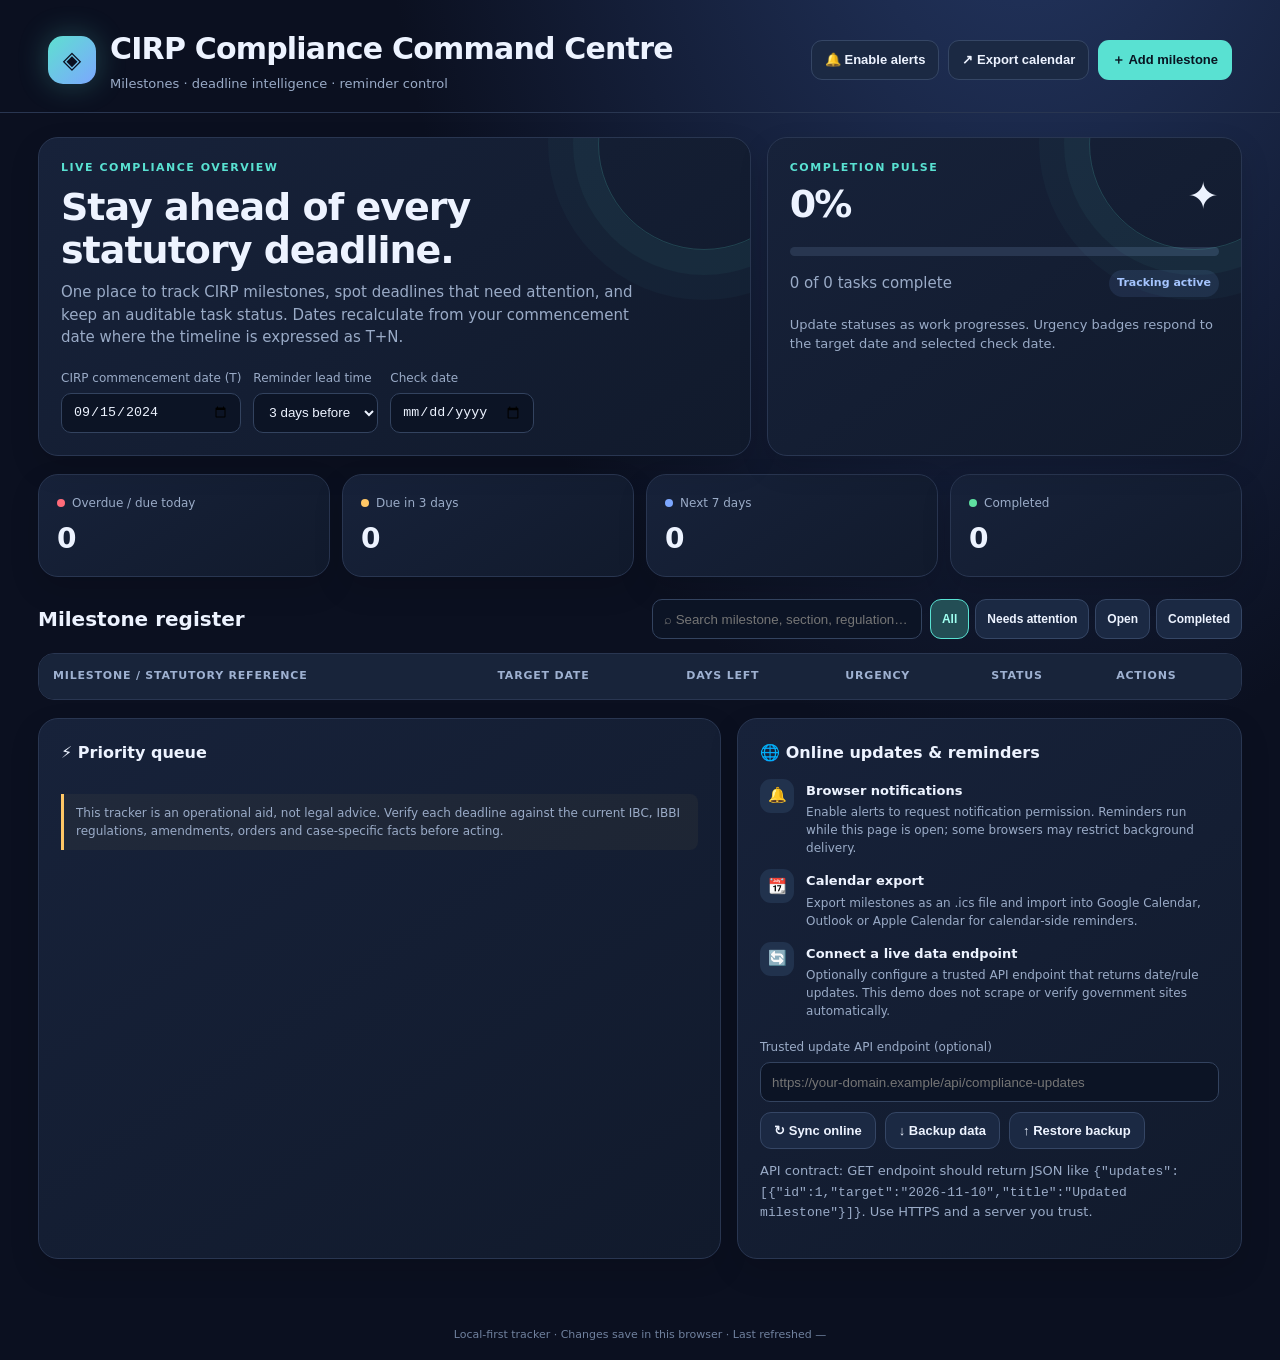
==== index.html @ eb4d8558 "Add files via upload" ====
<!doctype html>
<html lang="en"><head><meta charset="utf-8"><meta name="viewport" content="width=device-width,initial-scale=1">
<meta name="theme-color" content="#101827"><title>CIRP Compliance Command Centre</title>
<style>
:root{--bg:#0b1020;--panel:#131b2e;--panel2:#18233a;--line:#293651;--text:#edf3ff;--muted:#9aabc7;--cyan:#59e1d2;--blue:#7ca7ff;--red:#ff6b7a;--amber:#ffc766;--green:#5ee0a0}
*{box-sizing:border-box}body{margin:0;background:radial-gradient(ellipse at 80% -20%,#263a68 0,transparent 45%),var(--bg);color:var(--text);font:15px/1.5 Inter,ui-sans-serif,system-ui,-apple-system,Segoe UI,sans-serif}
header{padding:26px clamp(16px,4vw,48px) 18px;border-bottom:1px solid #293651;display:flex;gap:20px;align-items:center;justify-content:space-between;flex-wrap:wrap}
.brand{display:flex;align-items:center;gap:14px}.logo{width:48px;height:48px;border-radius:15px;background:linear-gradient(135deg,#5ee0d0,#7ca7ff);display:grid;place-items:center;color:#0b1020;font-size:24px;box-shadow:0 0 30px #59e1d244}
h1{font-size:clamp(21px,3vw,30px);margin:0;letter-spacing:-.8px}.sub{color:var(--muted);margin-top:3px;font-size:13px}.actions{display:flex;gap:9px;flex-wrap:wrap}
button,.btn{border:1px solid #354665;background:#1b2943;color:var(--text);padding:10px 13px;border-radius:11px;font-weight:650;cursor:pointer;transition:.2s;text-decoration:none;font-size:13px}button:hover,.btn:hover{transform:translateY(-2px);border-color:var(--cyan);box-shadow:0 7px 22px #0003}.primary{background:var(--cyan);color:#081522;border-color:transparent}.danger{border-color:#713744;color:#ffb1ba}
main{max-width:1440px;margin:auto;padding:24px clamp(14px,3vw,38px) 48px}.hero{display:grid;grid-template-columns:1.5fr 1fr;gap:16px;margin-bottom:18px}.heroCard,.panel,.metric{background:linear-gradient(145deg,#17223a,#111a2c);border:1px solid var(--line);border-radius:20px;padding:22px;box-shadow:0 12px 30px #0002}
.heroCard{position:relative;overflow:hidden}.heroCard:after{content:"";position:absolute;width:210px;height:210px;right:-60px;top:-100px;border-radius:50%;border:1px solid #59e1d233;box-shadow:0 0 0 25px #59e1d20b,0 0 0 50px #59e1d208;animation:pulse 5s infinite}
.eyebrow{color:var(--cyan);font-size:11px;font-weight:800;letter-spacing:1.5px;text-transform:uppercase}.hero h2{font-size:clamp(24px,3vw,38px);line-height:1.12;letter-spacing:-1px;margin:10px 0}.hero p{color:var(--muted);max-width:600px;margin:0 0 20px}.dates{display:flex;gap:12px;flex-wrap:wrap;align-items:end}.field{display:flex;flex-direction:column;gap:6px;color:var(--muted);font-size:12px}.field input,.field select,.search{background:#0c1425;color:var(--text);border:1px solid #33435f;border-radius:10px;padding:10px 11px;min-height:40px}
.progressTop{display:flex;justify-content:space-between;align-items:center;gap:10px}.bigNum{font-size:38px;font-weight:850;letter-spacing:-2px}.muted{color:var(--muted)}.bar{height:9px;background:#283650;border-radius:99px;overflow:hidden;margin:14px 0}.bar span{height:100%;display:block;width:0;background:linear-gradient(90deg,var(--cyan),var(--blue));border-radius:99px;transition:width .8s}
.metrics{display:grid;grid-template-columns:repeat(4,1fr);gap:12px;margin:18px 0}.metric{padding:16px 18px}.metric small{color:var(--muted);font-size:12px}.metric strong{display:block;font-size:28px;margin-top:5px;letter-spacing:-1px}.metric .dot{display:inline-block;width:8px;height:8px;border-radius:50%;margin-right:7px;background:var(--cyan)}
.toolbar{display:flex;align-items:center;justify-content:space-between;gap:12px;flex-wrap:wrap;margin:22px 0 14px}.toolbar h2{font-size:20px;margin:0}.filters{display:flex;gap:8px;flex-wrap:wrap}.search{min-width:min(270px,80vw)}.tabs{display:flex;gap:6px;flex-wrap:wrap}.tab{padding:8px 11px;font-size:12px}.tab.active{background:#234e55;border-color:#59e1d2;color:#9ffff0}
.tableWrap{overflow:auto;border:1px solid var(--line);border-radius:16px;background:#111a2c}.table{width:100%;border-collapse:collapse;min-width:850px}.table th{text-align:left;background:#18243a;color:#9eb1d1;font-size:11px;text-transform:uppercase;letter-spacing:.8px;padding:14px}.table td{padding:14px;border-top:1px solid #24314a;vertical-align:top}.table tr:hover td{background:#ffffff04}.tasktitle{font-weight:750;max-width:350px}.subline{font-size:12px;color:var(--muted);margin-top:4px}.pill{display:inline-flex;align-items:center;gap:6px;padding:5px 8px;border-radius:99px;font-size:11px;font-weight:750;white-space:nowrap}.p-red{color:#ff9aa5;background:#ff65791b}.p-amber{color:#ffd18a;background:#ffbd4b1b}.p-green{color:#81f3b7;background:#48db991a}.p-blue{color:#a7c4ff;background:#7ca7ff1b}.statusSelect{background:#0c1425;color:var(--text);border:1px solid #33435f;border-radius:8px;padding:7px;max-width:145px}.rowActions{display:flex;gap:6px}.smallbtn{padding:6px 8px;font-size:11px}
.bottomGrid{display:grid;grid-template-columns:1.15fr .85fr;gap:16px;margin-top:18px}.panel h3{margin:0 0 14px;font-size:16px}.timeline{display:grid;gap:12px}.timelineItem{display:flex;gap:12px;align-items:flex-start}.timelineIcon{width:34px;height:34px;border-radius:11px;background:#21324d;display:grid;place-items:center;flex:none}.timelineItem strong{font-size:13px}.timelineItem p{margin:2px 0 0;font-size:12px;color:var(--muted)}.notice{font-size:12px;color:var(--muted);border-left:3px solid var(--amber);padding:10px 12px;background:#ffc7660b;margin-top:15px;border-radius:0 8px 8px 0}
footer{padding:20px;text-align:center;color:#70819e;font-size:11px}.toast{position:fixed;right:18px;bottom:18px;background:#1c2b43;border:1px solid #3d5679;padding:13px 16px;border-radius:12px;box-shadow:0 15px 40px #0007;z-index:10;max-width:340px;animation:slide .3s ease}
@keyframes pulse{0%,100%{transform:scale(1);opacity:.6}50%{transform:scale(1.08);opacity:1}}@keyframes slide{from{transform:translateY(12px);opacity:0}to{transform:translateY(0);opacity:1}}
@media(max-width:900px){.hero{grid-template-columns:1fr}.metrics{grid-template-columns:repeat(2,1fr)}.bottomGrid{grid-template-columns:1fr}}@media(max-width:520px){header{padding:18px 14px}.actions{width:100%}.actions button{flex:1}.heroCard,.panel{padding:17px}.metric{padding:13px}.metric strong{font-size:24px}.dates{align-items:stretch}.field{flex:1;min-width:130px}.toolbar{align-items:flex-start}.search{width:100%;min-width:0}.filters{width:100%}.filters>*{flex:1}}
</style></head><body>
<header><div class="brand"><div class="logo">◈</div><div><h1>CIRP Compliance Command Centre</h1><div class="sub">Milestones · deadline intelligence · reminder control</div></div></div>
<div class="actions"><button onclick="requestAlerts()">🔔 Enable alerts</button><button onclick="exportICS()">↗ Export calendar</button><button class="primary" onclick="addTask()">＋ Add milestone</button></div></header>
<main>
<section class="hero"><div class="heroCard"><div class="eyebrow">Live compliance overview</div><h2>Stay ahead of every<br>statutory deadline.</h2><p>One place to track CIRP milestones, spot deadlines that need attention, and keep an auditable task status. Dates recalculate from your commencement date where the timeline is expressed as T+N.</p>
<div class="dates"><label class="field">CIRP commencement date (T)<input id="baseDate" type="date" value="2024-09-15" onchange="recalculate()"></label><label class="field">Reminder lead time<select id="leadDays"><option value="1">1 day before</option><option value="3" selected>3 days before</option><option value="7">7 days before</option></select></label><label class="field">Check date<input id="checkDate" type="date" onchange="render()"></label></div></div>
<div class="heroCard"><div class="progressTop"><div><div class="eyebrow">Completion pulse</div><div class="bigNum" id="percent">0%</div></div><div style="font-size:38px;animation:pulse 3s infinite">✦</div></div><div class="bar"><span id="progress"></span></div><div class="progressTop"><span class="muted" id="doneCount">0 of 0 tasks complete</span><span class="pill p-blue" id="health">Tracking active</span></div><p style="margin-top:18px;font-size:13px">Update statuses as work progresses. Urgency badges respond to the target date and selected check date.</p></div></section>
<section class="metrics"><div class="metric"><small><span class="dot" style="background:var(--red)"></span>Overdue / due today</small><strong id="overdue">0</strong></div><div class="metric"><small><span class="dot" style="background:var(--amber)"></span>Due in 3 days</small><strong id="urgent">0</strong></div><div class="metric"><small><span class="dot" style="background:var(--blue)"></span>Next 7 days</small><strong id="upcoming">0</strong></div><div class="metric"><small><span class="dot" style="background:var(--green)"></span>Completed</small><strong id="completed">0</strong></div></section>
<div class="toolbar"><h2>Milestone register</h2><div class="filters"><input class="search" id="search" placeholder="⌕ Search milestone, section, regulation…" oninput="render()"><div class="tabs"><button class="tab active" data-filter="all" onclick="setFilter('all',this)">All</button><button class="tab" data-filter="urgent" onclick="setFilter('urgent',this)">Needs attention</button><button class="tab" data-filter="open" onclick="setFilter('open',this)">Open</button><button class="tab" data-filter="done" onclick="setFilter('done',this)">Completed</button></div></div></div>
<div class="tableWrap"><table class="table"><thead><tr><th>Milestone / statutory reference</th><th>Target date</th><th>Days left</th><th>Urgency</th><th>Status</th><th>Actions</th></tr></thead><tbody id="tbody"></tbody></table></div>
<section class="bottomGrid"><div class="panel"><h3>⚡ Priority queue</h3><div class="timeline" id="priority"></div><div class="notice">This tracker is an operational aid, not legal advice. Verify each deadline against the current IBC, IBBI regulations, amendments, orders and case-specific facts before acting.</div></div>
<div class="panel"><h3>🌐 Online updates & reminders</h3><div class="timeline">
<div class="timelineItem"><div class="timelineIcon">🔔</div><div><strong>Browser notifications</strong><p>Enable alerts to request notification permission. Reminders run while this page is open; some browsers may restrict background delivery.</p></div></div>
<div class="timelineItem"><div class="timelineIcon">📆</div><div><strong>Calendar export</strong><p>Export milestones as an .ics file and import into Google Calendar, Outlook or Apple Calendar for calendar-side reminders.</p></div></div>
<div class="timelineItem"><div class="timelineIcon">🔄</div><div><strong>Connect a live data endpoint</strong><p>Optionally configure a trusted API endpoint that returns date/rule updates. This demo does not scrape or verify government sites automatically.</p></div></div>
</div><label class="field" style="margin-top:18px">Trusted update API endpoint (optional)<input id="apiUrl" type="url" placeholder="https://your-domain.example/api/compliance-updates"></label><div class="actions" style="margin-top:10px"><button onclick="syncOnline()">↻ Sync online</button><button onclick="downloadJSON()">↓ Backup data</button><button onclick="document.getElementById('uploadJSON').click()">↑ Restore backup</button><input id="uploadJSON" type="file" accept="application/json" hidden onchange="restoreJSON(event)"></div><p class="sub" style="margin-top:12px">API contract: GET endpoint should return JSON like <code>{"updates":[{"id":1,"target":"2026-11-10","title":"Updated milestone"}]}</code>. Use HTTPS and a server you trust.</p></div></section>
</main><footer>Local-first tracker · Changes save in this browser · Last refreshed <span id="lastRefreshed">—</span></footer>
<script>
const original=[{"phase": "Phase 1", "rule": "Section 16(1)", "title": "Commencement of CIRP and appointment of IRP", "mandate": "Commencement Date", "timeline": "T+0", "target": "", "actual": "2024-09-15", "status": "Completed"}, {"phase": "Phase 1", "rule": "Regulation 6(1)", "title": "Public announcement inviting claims", "mandate": "Within 3 Days of Appointment of IRP", "timeline": "T+3", "target": "", "actual": "2024-09-18", "status": "Completed"}, {"phase": "Phase 1", "rule": "Section 15(1)(c) / Reg 12(1)", "title": "Submission of claims", "mandate": "For 14 Days from Appointment of IRP", "timeline": "T+14", "target": "", "actual": "2024-09-29", "status": "Completed"}, {"phase": "Phase 1", "rule": "Regulation 13(1)", "title": "Verification of claims received", "mandate": "Within 7 days from receipt of claim", "timeline": "T+21", "target": "", "actual": "2024-10-06", "status": "Completed"}, {"phase": "Phase 2", "rule": "Sec 21(6A)(b) / Reg 16A", "title": "Application for appointment of Authorised Representative", "mandate": "Within 2 days from verification of claims", "timeline": "T+23", "target": "", "actual": "2024-10-08", "status": "Completed"}, {"phase": "Phase 2", "rule": "Regulation 17(1)", "title": "Report certifying constitution of Committee of Creditors", "mandate": "Within 2 days from verification of claims", "timeline": "T+23", "target": "", "actual": "2024-10-08", "status": "Completed"}, {"phase": "Phase 2", "rule": "Section 22(1) / Reg 19(2)", "title": "1st meeting of the CoC", "mandate": "Within 7 days of filing CoC report", "timeline": "T+30", "target": "", "actual": "2024-10-16", "status": "Completed"}, {"phase": "Phase 2", "rule": "Section 22(2)", "title": "Resolution to appoint RP by the CoC", "mandate": "In the first meeting of the CoC", "timeline": "T+30", "target": "", "actual": "2024-10-16", "status": "Completed"}, {"phase": "Phase 3", "rule": "Section 16(5)", "title": "Appointment of RP", "mandate": "On approval by Adjudicating Authority (AA)", "timeline": "....", "target": "", "actual": "", "status": "In Progress"}, {"phase": "Phase 3", "rule": "Regulation 17(3)", "title": "IRP performs functions of RP till RP is appointed", "mandate": "If RP not appointed by 40th day", "timeline": "T+40", "target": "", "actual": "", "status": "Pending"}, {"phase": "Phase 3", "rule": "Regulation 27", "title": "Appointment of registered valuer", "mandate": "Within 7 days of 1st CoC meeting (max T+47)", "timeline": "CoC + 7d", "target": "", "actual": "", "status": "Pending"}, {"phase": "Phase 4", "rule": "Regulation 36A", "title": "Publication of brief particulars of invitation for EoI", "mandate": "Within 60 days of commencement", "timeline": "T+60", "target": "", "actual": "", "status": "Pending"}, {"phase": "Phase 4", "rule": "Regulation 36A", "title": "Submission of EoI", "mandate": "At least 15 days from issue of EoI", "timeline": "T+75", "target": "", "actual": "", "status": "Pending"}, {"phase": "Phase 4", "rule": "Regulation 36A", "title": "Provisional List of RAs by RP", "mandate": "Within 10 days from receipt of EoI", "timeline": "T+85", "target": "", "actual": "", "status": "Pending"}, {"phase": "Phase 4", "rule": "Regulation 36A", "title": "Submission of objections to provisional list", "mandate": "For 5 days from date of provisional list", "timeline": "T+90", "target": "", "actual": "", "status": "Pending"}, {"phase": "Phase 4", "rule": "Regulation 36A", "title": "Final List of RAs by RP", "mandate": "Within 10 days of receipt of objections", "timeline": "T+100", "target": "", "actual": "", "status": "Pending"}, {"phase": "Phase 5", "rule": "Regulation 36(1)", "title": "Submission of Information Memorandum (IM) to CoC", "mandate": "Within 95 days of commencement", "timeline": "T+95", "target": "", "actual": "", "status": "Pending"}, {"phase": "Phase 5", "rule": "Regulation 36B", "title": "Issue of RFRP, Evaluation Matrix, and IM to RAs", "mandate": "Within 5 days of issuing final list", "timeline": "T+105", "target": "", "actual": "", "status": "Pending"}, {"phase": "Phase 6", "rule": "Regulation 35A", "title": "RP to form opinion on preferential/avoidance transactions", "mandate": "Within 75 days of commencement", "timeline": "T+75", "target": "", "actual": "", "status": "Pending"}, {"phase": "Phase 6", "rule": "Regulation 35A", "title": "RP to make determination on preferential transactions", "mandate": "Within 115 days of commencement", "timeline": "T+115", "target": "", "actual": "", "status": "Pending"}, {"phase": "Phase 6", "rule": "Regulation 35A", "title": "RP to file applications to AA for appropriate relief", "mandate": "Within 130 days of commencement", "timeline": "T+130", "target": "", "actual": "", "status": "Pending"}, {"phase": "Phase 7", "rule": "Regulation 36B", "title": "Receipt of Resolution Plans", "mandate": "At least 30 days from issue of RFRP", "timeline": "T+135", "target": "", "actual": "", "status": "Pending"}, {"phase": "Phase 7", "rule": "Regulation 39(4)", "title": "Submission of CoC approved Resolution Plan to AA", "mandate": "As soon as approved by CoC", "timeline": "T+150", "target": "", "actual": "", "status": "Pending"}, {"phase": "Phase 7", "rule": "Section 31(1)", "title": "Approval of resolution plan by AA", "mandate": "Mandatory statutory benchmark for CIRP", "timeline": "T+180", "target": "", "actual": "", "status": "Pending"}];
const defaults=original.map((t,i)=>({...t,id:i+1,status:/completed/i.test(t.status)?'Completed':/progress/i.test(t.status)?'In Progress':'Pending',target:parseDate(t.target),actual:parseDate(t.actual)}));
let tasks=loadSaved()||defaults, filter='all';
tasks=tasks.map(t=>({...t,target:calculateTarget(t)}));
function parseDate(s){if(!s||!/^\\d{4}-\\d\\d-\\d\\d$/.test(s))return '';return s}
function loadSaved(){try{const x=localStorage.getItem('cirpTrackerV1');return x?JSON.parse(x):null}catch(e){return null}}
function save(){localStorage.setItem('cirpTrackerV1',JSON.stringify(tasks))}
function day(s){if(!s)return null;const d=new Date(s+'T12:00:00');return isNaN(d)?null:d}
function dateStr(d){return d?d.getFullYear()+'-'+String(d.getMonth()+1).padStart(2,'0')+'-'+String(d.getDate()).padStart(2,'0'):''}
function dateFmt(s){const d=day(s);return d?d.toLocaleDateString(undefined,{day:'2-digit',month:'short',year:'numeric'}):'Set date'}
function base(){return day(document.getElementById('baseDate').value)}
function check(){return day(document.getElementById('checkDate').value)||new Date(new Date().toDateString()+' 12:00:00')}
function calculateTarget(t){const m=t.timeline.match(/T\\s*\\+\\s*(\\d+)/i);if(m&&base()){let d=new Date(base());d.setDate(d.getDate()+Number(m[1]));return dateStr(d)}return t.target}
function recalculate(){tasks=tasks.map(t=>({...t,target:calculateTarget(t)}));save();render();toast('Deadlines recalculated from commencement date.')}
function remaining(t){const d=day(t.target);if(!d)return null;return Math.round((d-check())/86400000)}
function urgency(t){if(t.status==='Completed')return ['Completed','p-green'];let n=remaining(t);if(n===null)return ['Date needed','p-blue'];if(n<0)return ['Overdue','p-red'];if(n<=3)return [n===0?'Due today':'Immediate','p-red'];if(n<=7)return ['High priority','p-amber'];if(n<=15)return ['Upcoming','p-blue'];return ['On track','p-green']}
function render(){const q=document.getElementById('search').value.toLowerCase();const rows=tasks.filter(t=>{const u=urgency(t)[0];return (!q||(t.title+' '+t.rule+' '+t.phase+' '+t.mandate).toLowerCase().includes(q))&&(filter==='all'||(filter==='urgent'&&['Overdue','Due today','Immediate','High priority'].includes(u))||(filter==='open'&&t.status!=='Completed')||(filter==='done'&&t.status==='Completed'))});
document.getElementById('tbody').innerHTML=rows.map(t=>{let n=remaining(t),u=urgency(t);return `<tr><td><div class="tasktitle">${esc(t.title)}</div><div class="subline">${esc(t.rule)} · ${esc(t.phase)}</div><div class="subline">${esc(t.mandate)}</div></td><td><strong>${dateFmt(t.target)}</strong><div class="subline">${esc(t.timeline||'Manual date')}</div></td><td>${n===null?'—':n<0?`<span style="color:var(--red)">${Math.abs(n)} days late</span>`:n===0?'Today':n+' days'}</td><td><span class="pill ${u[1]}">${u[0]}</span></td><td><select class="statusSelect" onchange="setStatus(${t.id},this.value)">${['Pending','In Progress','Completed','On Hold'].map(s=>`<option ${t.status===s?'selected':''}>${s}</option>`).join('')}</select></td><td><div class="rowActions"><button class="smallbtn" onclick="editTask(${t.id})">Edit</button><button class="smallbtn danger" onclick="removeTask(${t.id})">×</button></div></td></tr>`}).join('')||'<tr><td colspan="6" style="text-align:center;color:var(--muted);padding:28px">No milestones match these filters.</td></tr>';
const done=tasks.filter(t=>t.status==='Completed').length, open=tasks.filter(t=>t.status!=='Completed'), nums=open.map(remaining).filter(n=>n!==null);const over=nums.filter(n=>n<=0).length, urg=nums.filter(n=>n>0&&n<=3).length, up=nums.filter(n=>n>3&&n<=7).length;
document.getElementById('percent').textContent=Math.round(done/(tasks.length||1)*100)+'%';document.getElementById('progress').style.width=(done/(tasks.length||1)*100)+'%';document.getElementById('doneCount').textContent=`${done} of ${tasks.length} tasks complete`;document.getElementById('health').textContent=over?'Action required':open.length?'Tracking active':'All clear';document.getElementById('overdue').textContent=over;document.getElementById('urgent').textContent=urg;document.getElementById('upcoming').textContent=up;document.getElementById('completed').textContent=done;
const priority=open.filter(t=>{let n=remaining(t);return n!==null&&n<=7}).sort((a,b)=>(remaining(a)??999)-(remaining(b)??999)).slice(0,5);
document.getElementById('priority').innerHTML=priority.map(t=>{let n=remaining(t),u=urgency(t);return `<div class="timelineItem"><div class="timelineIcon">${n<0?'🚨':n<=3?'⚠️':'📅'}</div><div><strong>${esc(t.title)}</strong><p>${dateFmt(t.target)} · ${n<0?Math.abs(n)+' days overdue':n===0?'Due today':n+' days left'} · ${esc(t.rule)}</p></div></div>`}).join('')||'<div class="muted">No dated deadlines in the next 7 days.</div>';document.getElementById('lastRefreshed').textContent=new Date().toLocaleString()}
function esc(s){return String(s||'').replace(/[&<>"']/g,c=>({'&':'&amp;','<':'&lt;','>':'&gt;','"':'&quot;',"'":'&#39;'}[c]))}
function setFilter(f,b){filter=f;document.querySelectorAll('.tab').forEach(x=>x.classList.remove('active'));b.classList.add('active');render()}
function setStatus(id,s){const t=tasks.find(x=>x.id===id);if(t){t.status=s;save();render();toast('Status updated.')} }
function addTask(){const title=prompt('Milestone / filing name:');if(!title)return;const rule=prompt('Section / Regulation (optional):')||'Manual';const target=prompt('Target date (YYYY-MM-DD):')||'';tasks.push({id:Math.max(0,...tasks.map(t=>t.id))+1,phase:'Custom',rule,title,mandate:'User-added milestone',timeline:'Manual date',target:parseDate(target),actual:'',status:'Pending'});save();render();toast('Milestone added.')}
function editTask(id){let t=tasks.find(x=>x.id===id);if(!t)return;let title=prompt('Milestone name:',t.title);if(title===null)return;let target=prompt('Target date YYYY-MM-DD (leave blank if unknown):',t.target||'');if(target===null)return;t.title=title;t.target=parseDate(target);let rule=prompt('Section / Regulation:',t.rule);if(rule!==null)t.rule=rule;save();render();toast('Milestone edited.')}
function removeTask(id){if(confirm('Remove this milestone from this browser?')){tasks=tasks.filter(t=>t.id!==id);save();render()}}
function toast(s){let el=document.createElement('div');el.className='toast';el.textContent=s;document.body.appendChild(el);setTimeout(()=>el.remove(),3200)}
async function requestAlerts(){if(!('Notification'in window)){toast('This browser does not support web notifications.');return}let p=await Notification.requestPermission();toast(p==='granted'?'Browser alerts enabled while this tracker is open.':'Notifications were not enabled.')}
function checkAlerts(){if(!('Notification'in window)||Notification.permission!=='granted')return;let lead=Number(document.getElementById('leadDays').value);tasks.filter(t=>t.status!=='Completed'&&t.target).forEach(t=>{let n=remaining(t);let key='alert_'+t.id+'_'+t.target+'_'+dateStr(check());if(n!==null&&n>=0&&n<=lead&&!sessionStorage.getItem(key)){new Notification(n===0?'Compliance deadline today':`Deadline in ${n} day${n===1?'':'s'}`,{body:t.title+' · '+t.rule});sessionStorage.setItem(key,'1')}})}
function exportICS(){let lines=['BEGIN:VCALENDAR','VERSION:2.0','PRODID:-//CIRP Compliance Tracker//EN','CALSCALE:GREGORIAN'];tasks.filter(t=>t.target&&t.status!=='Completed').forEach(t=>{let d=t.target.replaceAll('-','');lines.push('BEGIN:VEVENT','UID:cirp-'+t.id+'-'+d+'@compliance-tracker','DTSTAMP:'+new Date().toISOString().replace(/[-:]/g,'').replace(/\\.\\d{3}/,''),'DTSTART;VALUE=DATE:'+d,'SUMMARY:'+ics(t.title),'DESCRIPTION:'+ics(t.rule+' | '+t.mandate),'BEGIN:VALARM','TRIGGER:-P'+document.getElementById('leadDays').value+'D','ACTION:DISPLAY','DESCRIPTION:Compliance deadline reminder','END:VALARM','END:VEVENT')});lines.push('END:VCALENDAR');download('cirp-compliance-calendar.ics',lines.join('\r\n'),'text/calendar')}
function ics(s){return String(s||'').replace(/\\/g,'\\\\').replace(/,/g,'\\,').replace(/;/g,'\\;').replace(/\n/g,'\\n')}
function downloadJSON(){download('cirp-tracker-backup.json',JSON.stringify(tasks,null,2),'application/json')}
function download(name,data,type){const a=document.createElement('a');a.href=URL.createObjectURL(new Blob([data],{type}));a.download=name;a.click();URL.revokeObjectURL(a.href)}
function restoreJSON(e){let f=e.target.files[0];if(!f)return;let r=new FileReader();r.onload=()=>{try{const d=JSON.parse(r.result);if(!Array.isArray(d))throw 0;tasks=d;save();render();toast('Backup restored.')}catch(err){toast('Could not read backup JSON.')}};r.readAsText(f)}
async function syncOnline(){let url=document.getElementById('apiUrl').value.trim();if(!url){toast('Add your deployed API base URL first.');return}url=url.replace(/\\/$/,'');try{const push=tasks.map(t=>({id:t.id,target:t.target||null,title:t.title,rule:t.rule,status:t.status}));const p=await fetch(url+'/api/updates',{method:'POST',headers:{'Content-Type':'application/json'},body:JSON.stringify(push)});if(!p.ok)throw new Error('Upload HTTP '+p.status);const r=await fetch(url+'/api/updates',{headers:{Accept:'application/json'}});if(!r.ok)throw new Error('Download HTTP '+r.status);const data=await r.json();if(!Array.isArray(data.updates))throw new Error('Expected an updates array');let count=0;data.updates.forEach(u=>{let t=tasks.find(x=>String(x.id)===String(u.id));if(t){if(u.target&&parseDate(u.target))t.target=u.target;if(u.title)t.title=u.title;if(u.rule)t.rule=u.rule;if(u.status)t.status=u.status;count++}});save();render();toast('Synced '+count+' milestones with the online API.')}catch(e){toast('Sync failed: '+e.message+'. Check HTTPS, CORS and API access.')}}
tasks=tasks.map(t=>({...t,target:calculateTarget(t)}));save();document.getElementById('checkDate').value=dateStr(new Date());render();checkAlerts();setInterval(checkAlerts,60000);
</script></body></html>
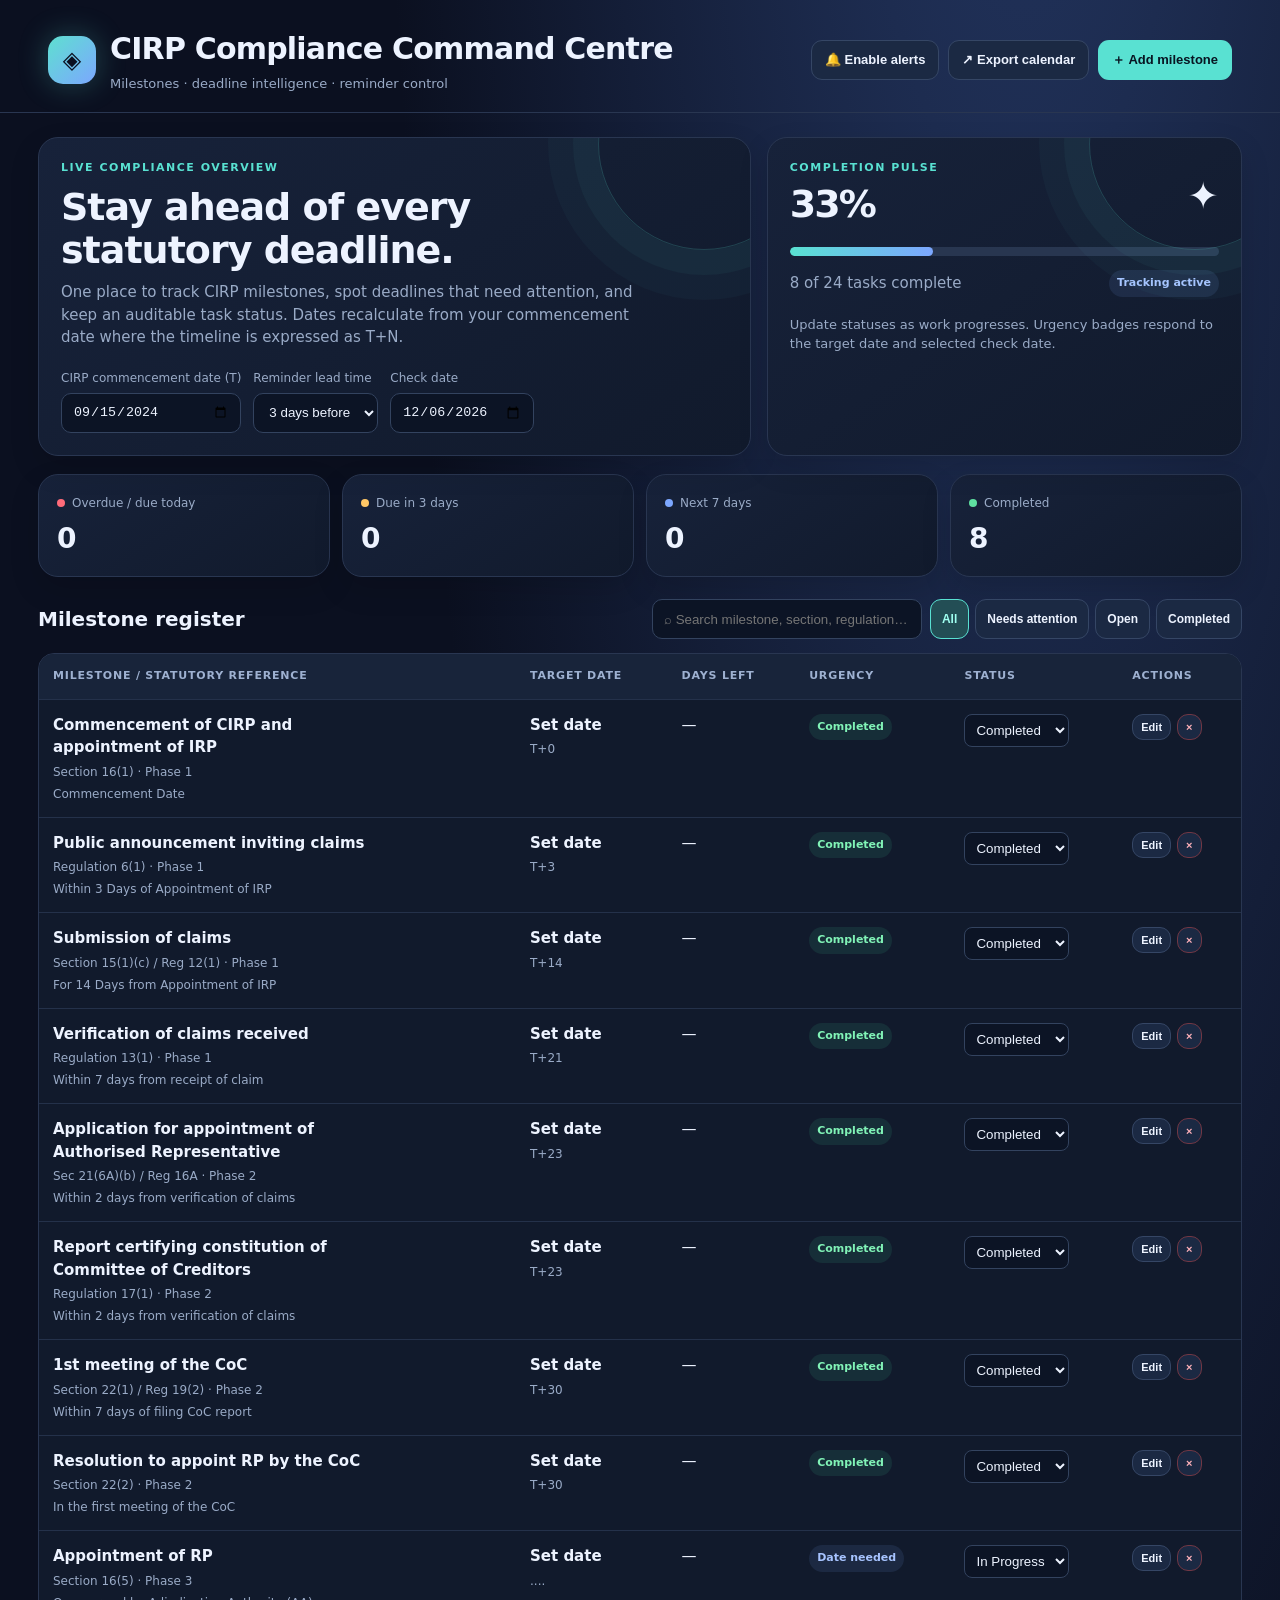
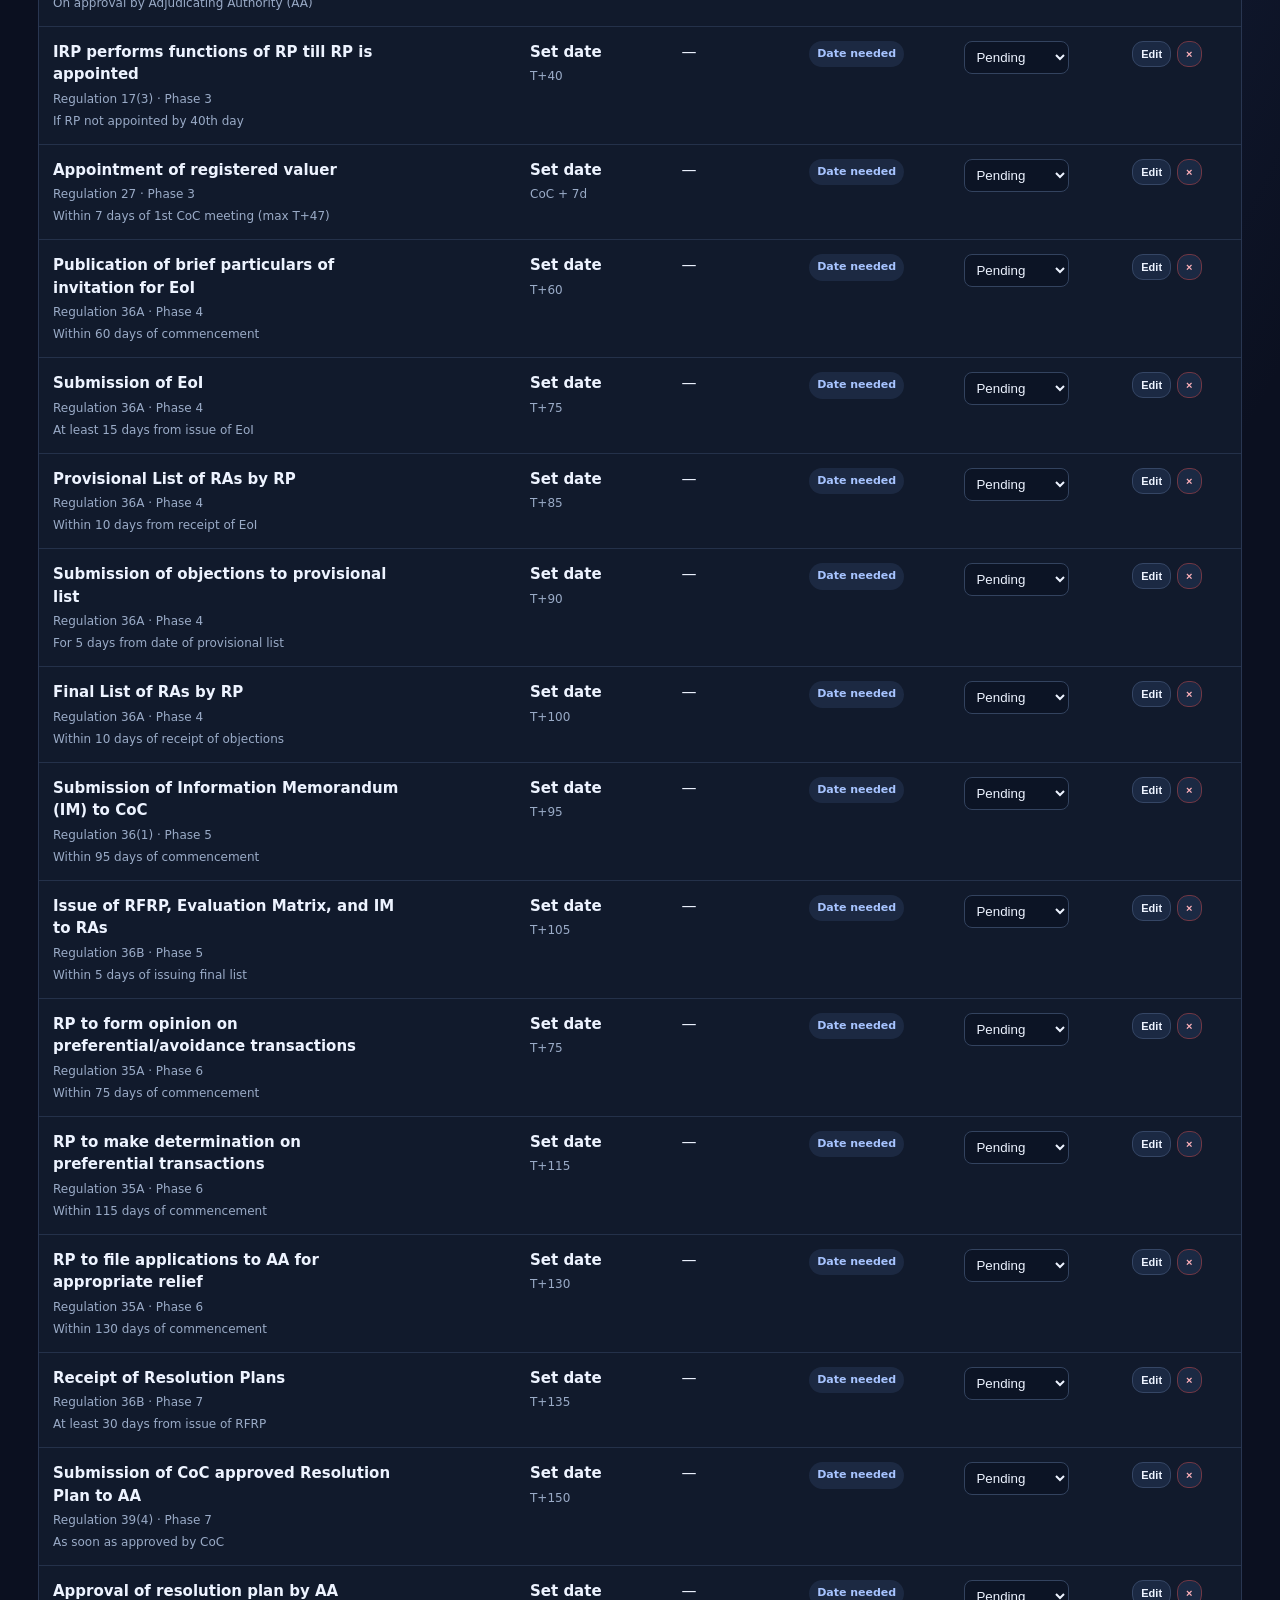
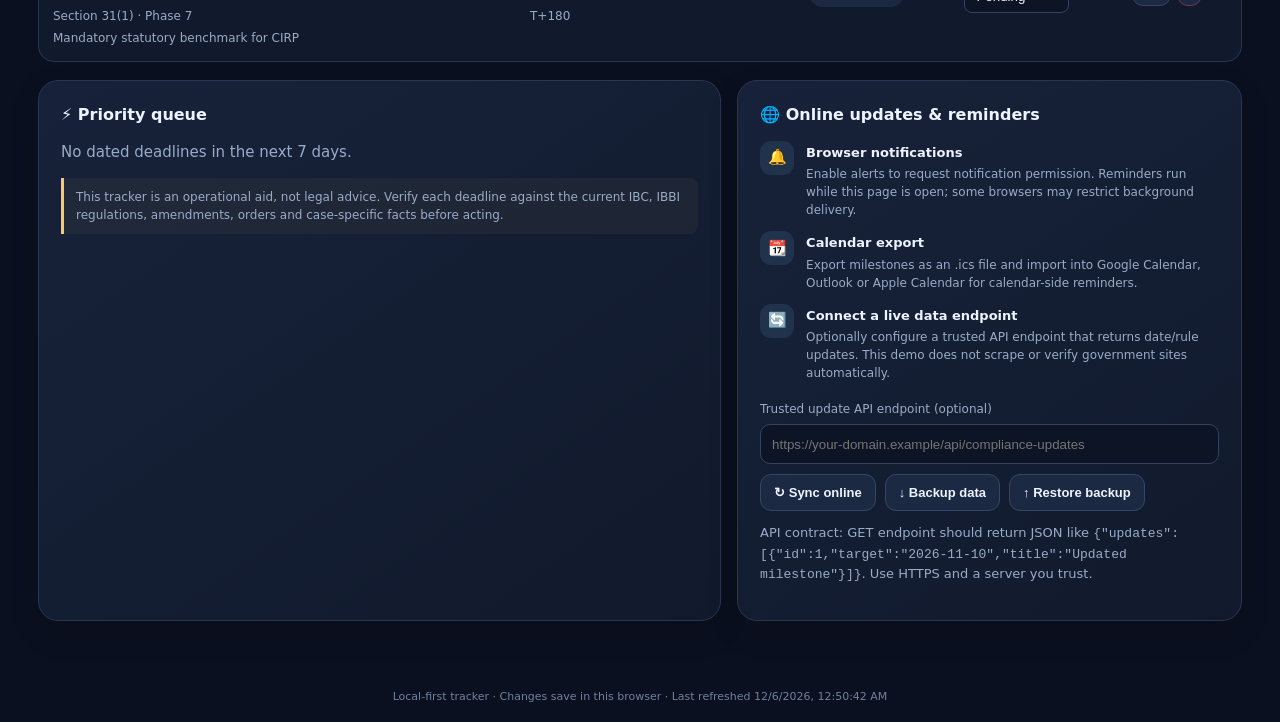
==== commit c4340ca5: "Update index.html" ====
--- a/index.html
+++ b/index.html
@@ -73,6 +73,6 @@
 function downloadJSON(){download('cirp-tracker-backup.json',JSON.stringify(tasks,null,2),'application/json')}
 function download(name,data,type){const a=document.createElement('a');a.href=URL.createObjectURL(new Blob([data],{type}));a.download=name;a.click();URL.revokeObjectURL(a.href)}
 function restoreJSON(e){let f=e.target.files[0];if(!f)return;let r=new FileReader();r.onload=()=>{try{const d=JSON.parse(r.result);if(!Array.isArray(d))throw 0;tasks=d;save();render();toast('Backup restored.')}catch(err){toast('Could not read backup JSON.')}};r.readAsText(f)}
-async function syncOnline(){let url=document.getElementById('apiUrl').value.trim();if(!url){toast('Add your deployed API base URL first.');return}url=url.replace(/\\/$/,'');try{const push=tasks.map(t=>({id:t.id,target:t.target||null,title:t.title,rule:t.rule,status:t.status}));const p=await fetch(url+'/api/updates',{method:'POST',headers:{'Content-Type':'application/json'},body:JSON.stringify(push)});if(!p.ok)throw new Error('Upload HTTP '+p.status);const r=await fetch(url+'/api/updates',{headers:{Accept:'application/json'}});if(!r.ok)throw new Error('Download HTTP '+r.status);const data=await r.json();if(!Array.isArray(data.updates))throw new Error('Expected an updates array');let count=0;data.updates.forEach(u=>{let t=tasks.find(x=>String(x.id)===String(u.id));if(t){if(u.target&&parseDate(u.target))t.target=u.target;if(u.title)t.title=u.title;if(u.rule)t.rule=u.rule;if(u.status)t.status=u.status;count++}});save();render();toast('Synced '+count+' milestones with the online API.')}catch(e){toast('Sync failed: '+e.message+'. Check HTTPS, CORS and API access.')}}
+async function syncOnline(){let url=document.getElementById('apiUrl').value.trim();if(!url){toast('Add your deployed API base URL first.');return}url=url.replace(/\/$/,'');try{const push=tasks.map(t=>({id:t.id,target:t.target||null,title:t.title,rule:t.rule,status:t.status}));const p=await fetch(url+'/api/updates',{method:'POST',headers:{'Content-Type':'application/json'},body:JSON.stringify(push)});if(!p.ok)throw new Error('Upload HTTP '+p.status);const r=await fetch(url+'/api/updates',{headers:{Accept:'application/json'}});if(!r.ok)throw new Error('Download HTTP '+r.status);const data=await r.json();if(!Array.isArray(data.updates))throw new Error('Expected an updates array');let count=0;data.updates.forEach(u=>{let t=tasks.find(x=>String(x.id)===String(u.id));if(t){if(u.target&&parseDate(u.target))t.target=u.target;if(u.title)t.title=u.title;if(u.rule)t.rule=u.rule;if(u.status)t.status=u.status;count++}});save();render();toast('Synced '+count+' milestones with the online API.')}catch(e){toast('Sync failed: '+e.message+'. Check HTTPS, CORS and API access.')}}
 tasks=tasks.map(t=>({...t,target:calculateTarget(t)}));save();document.getElementById('checkDate').value=dateStr(new Date());render();checkAlerts();setInterval(checkAlerts,60000);
 </script></body></html>
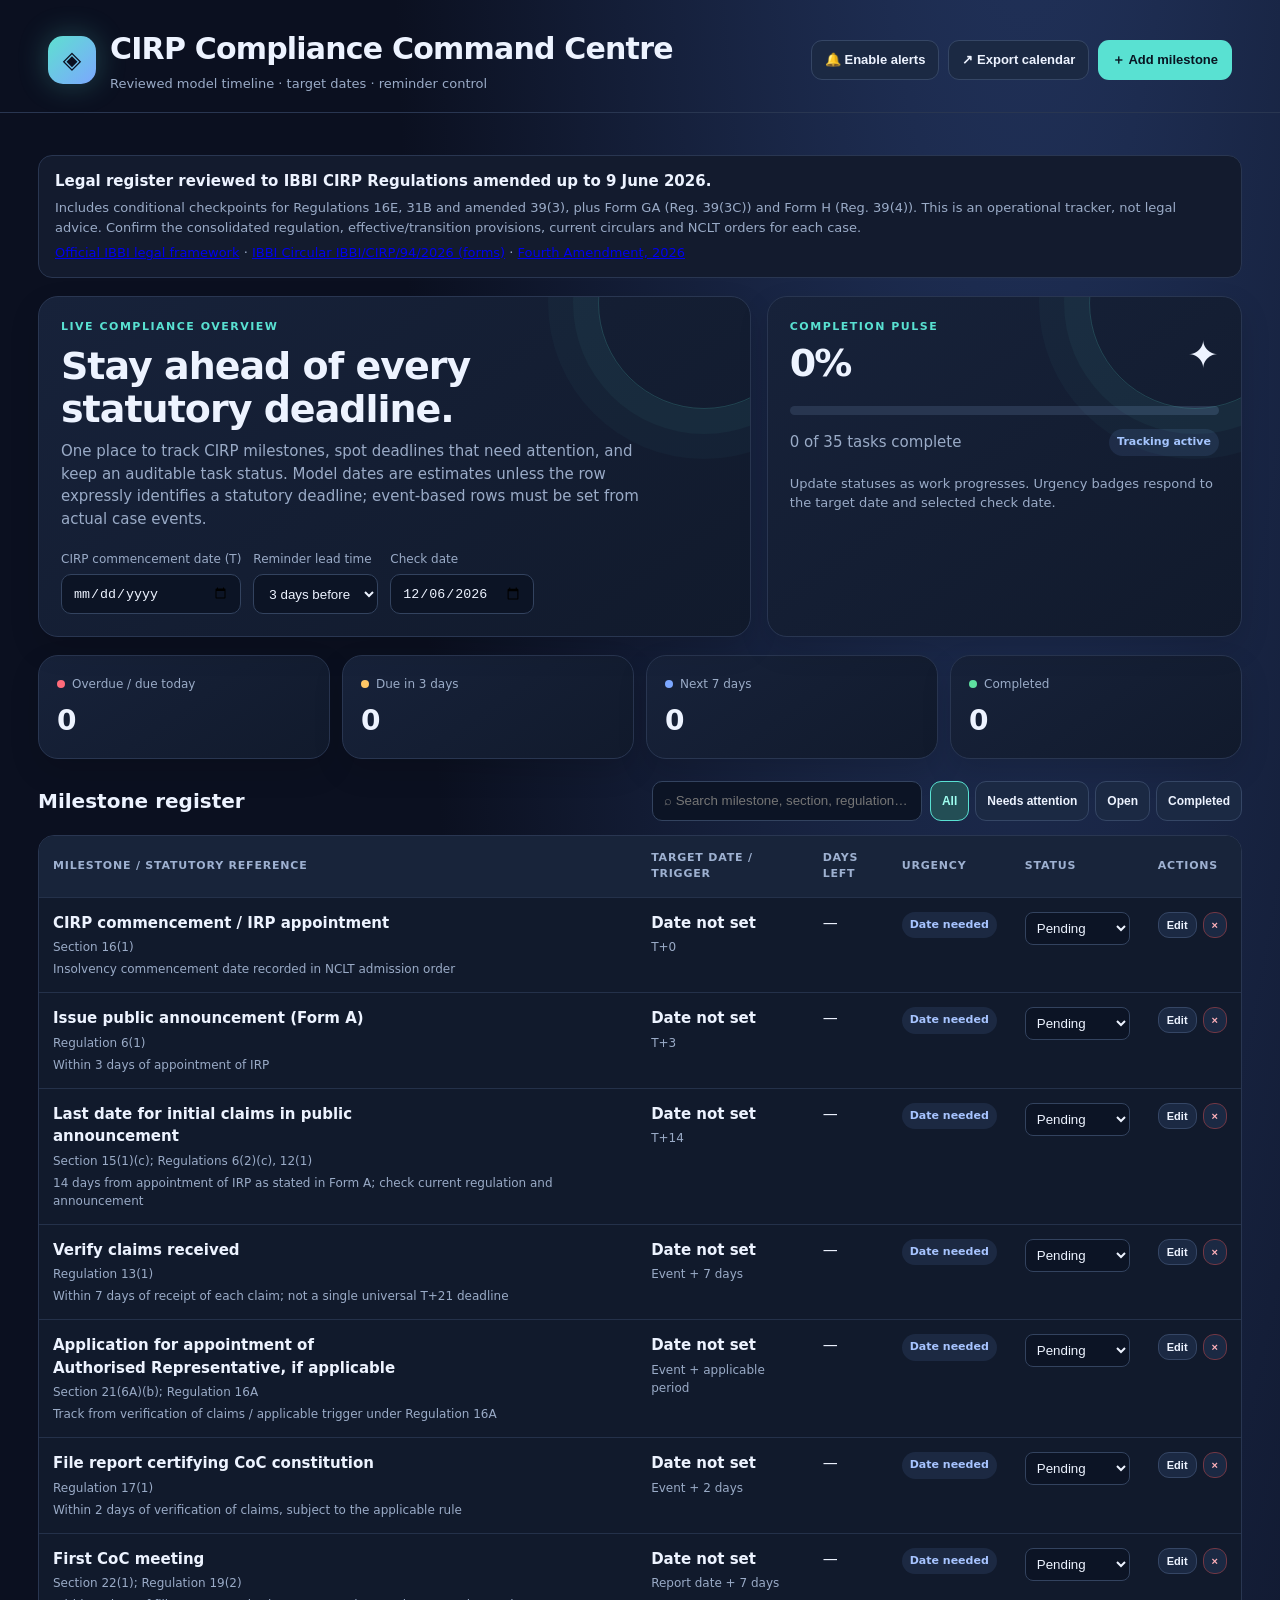
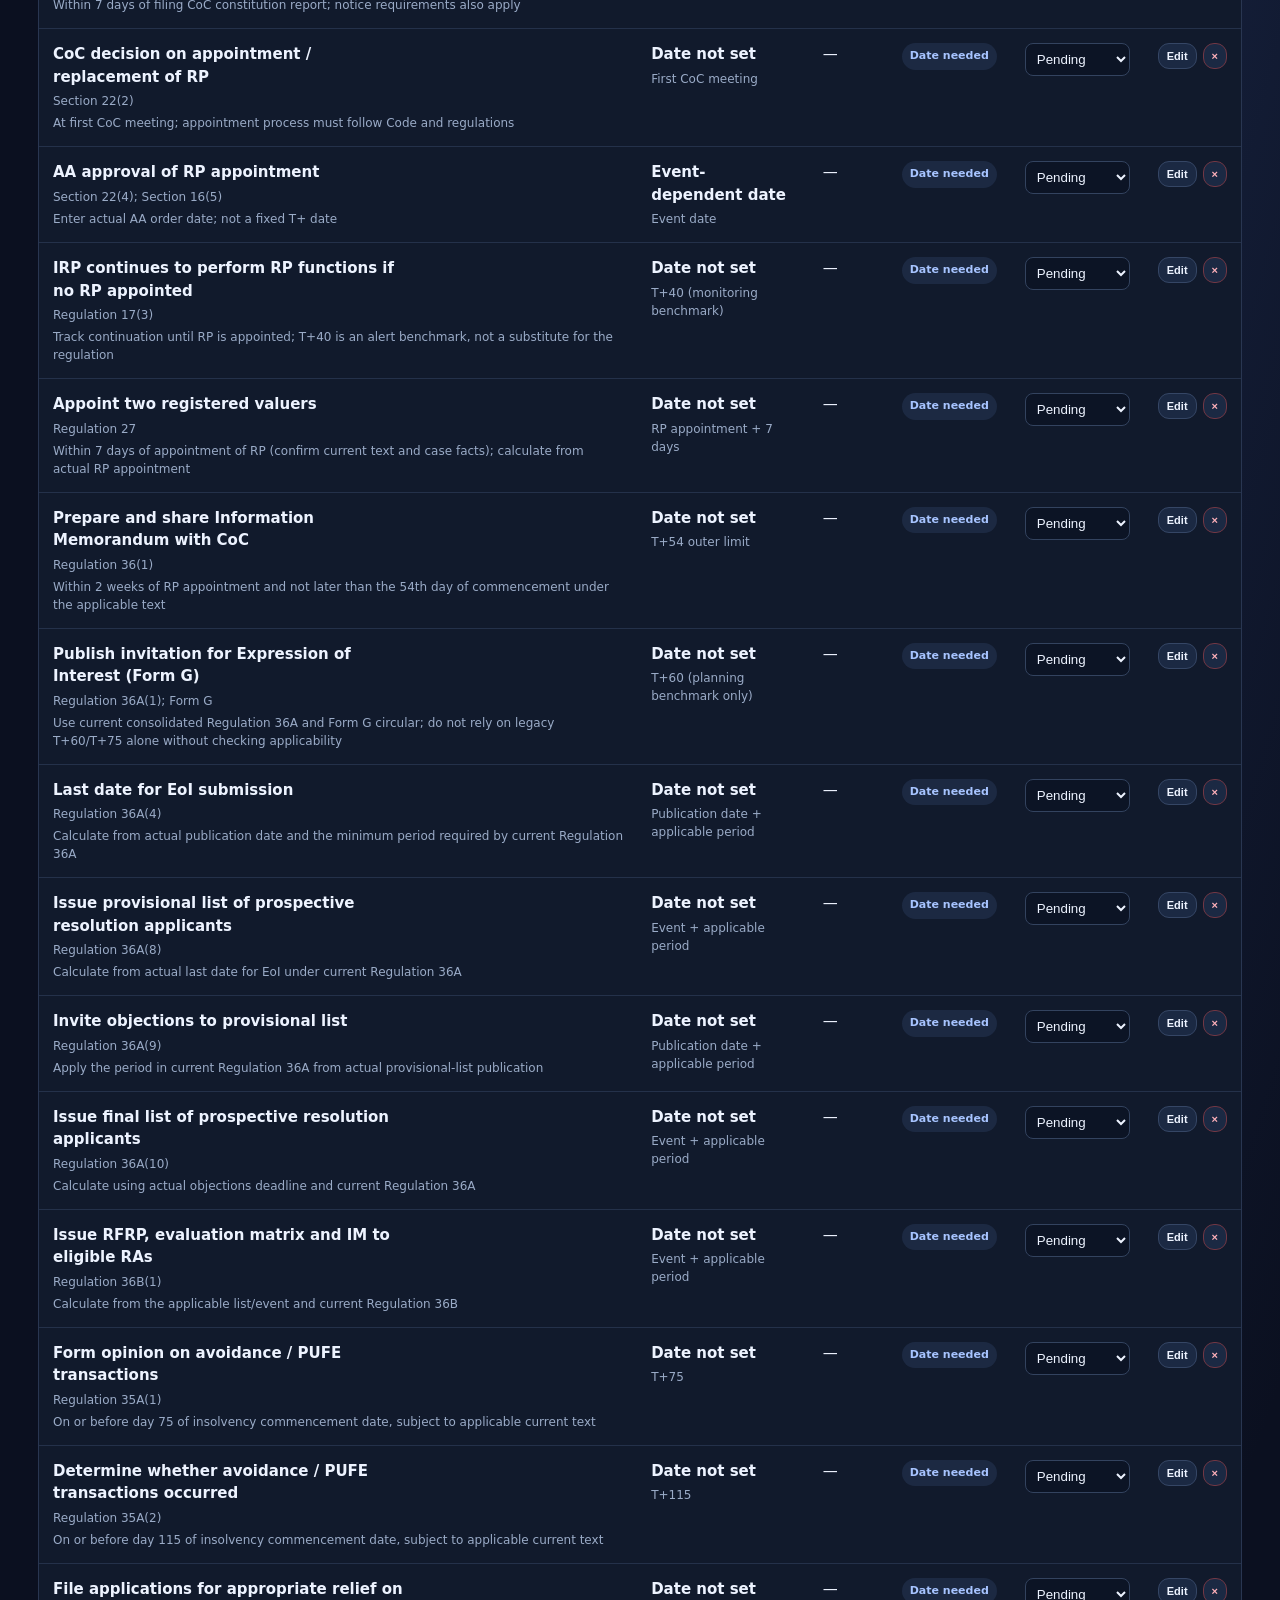
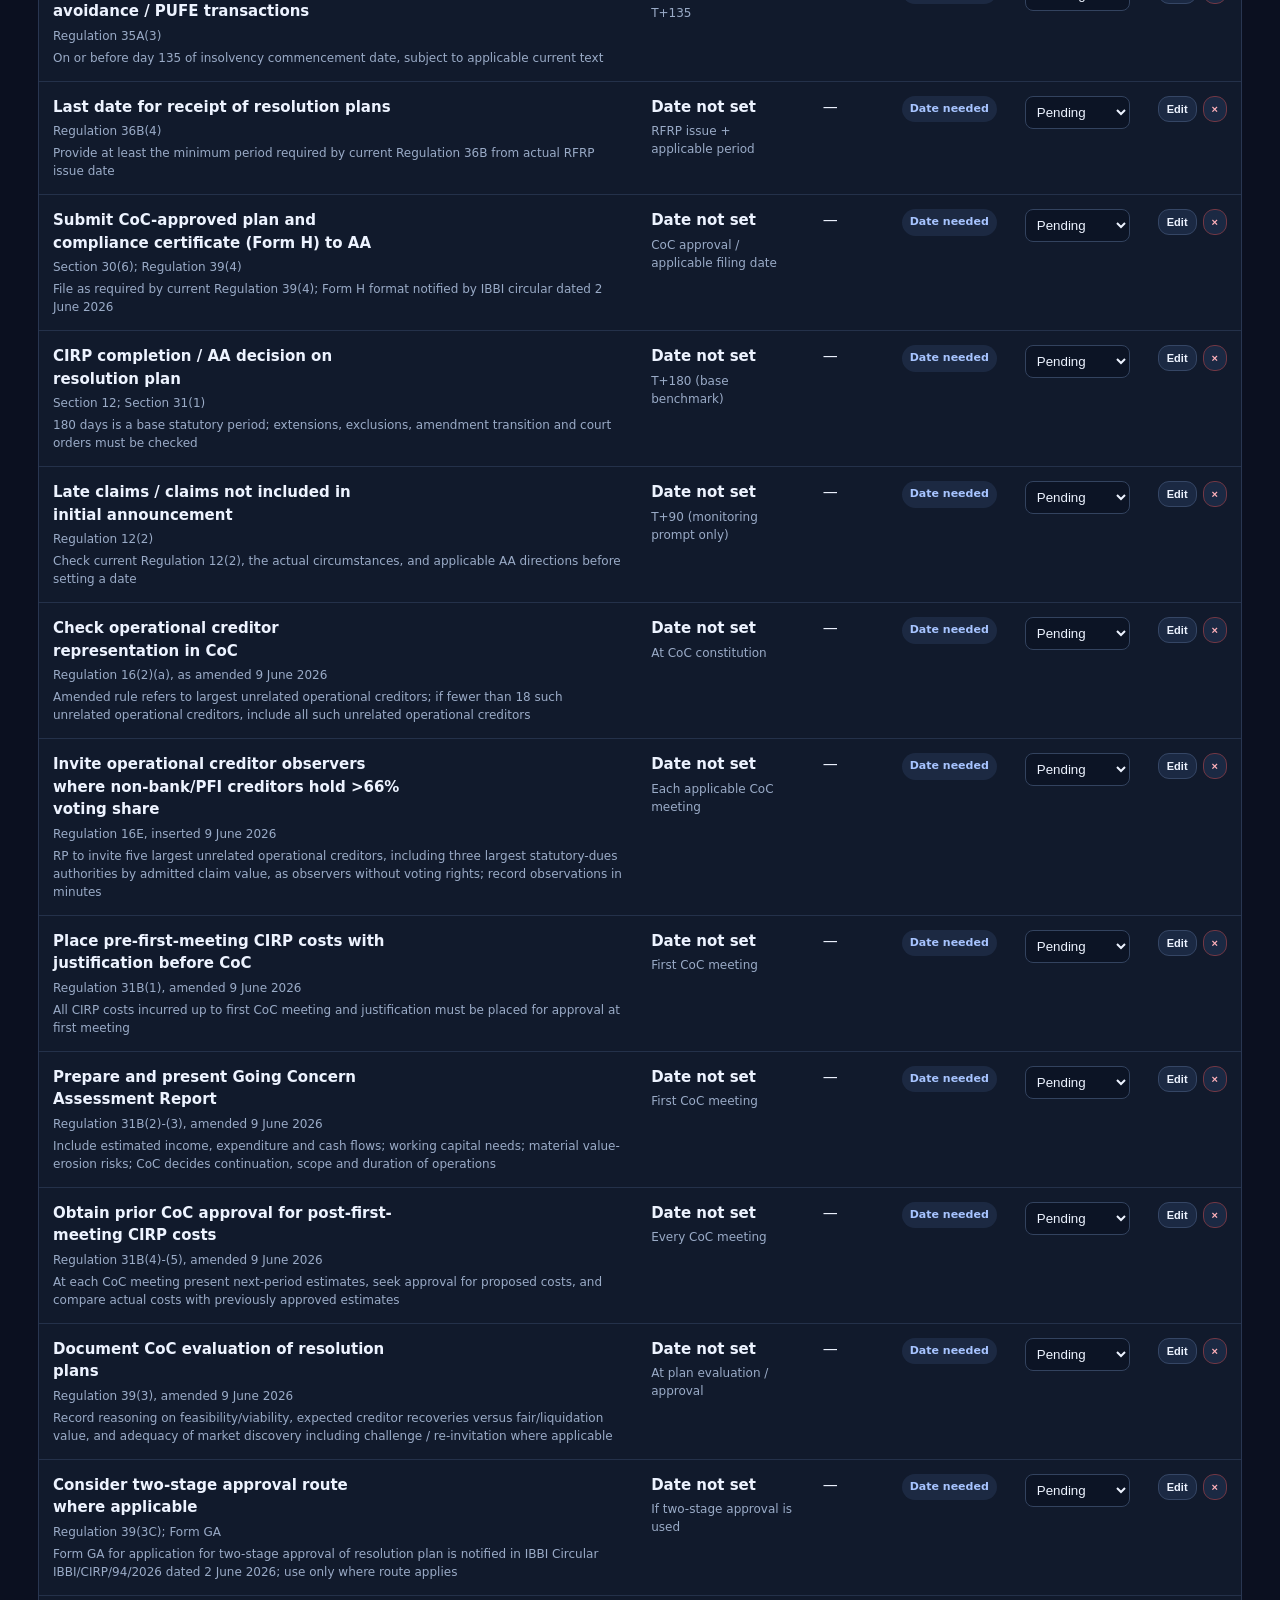
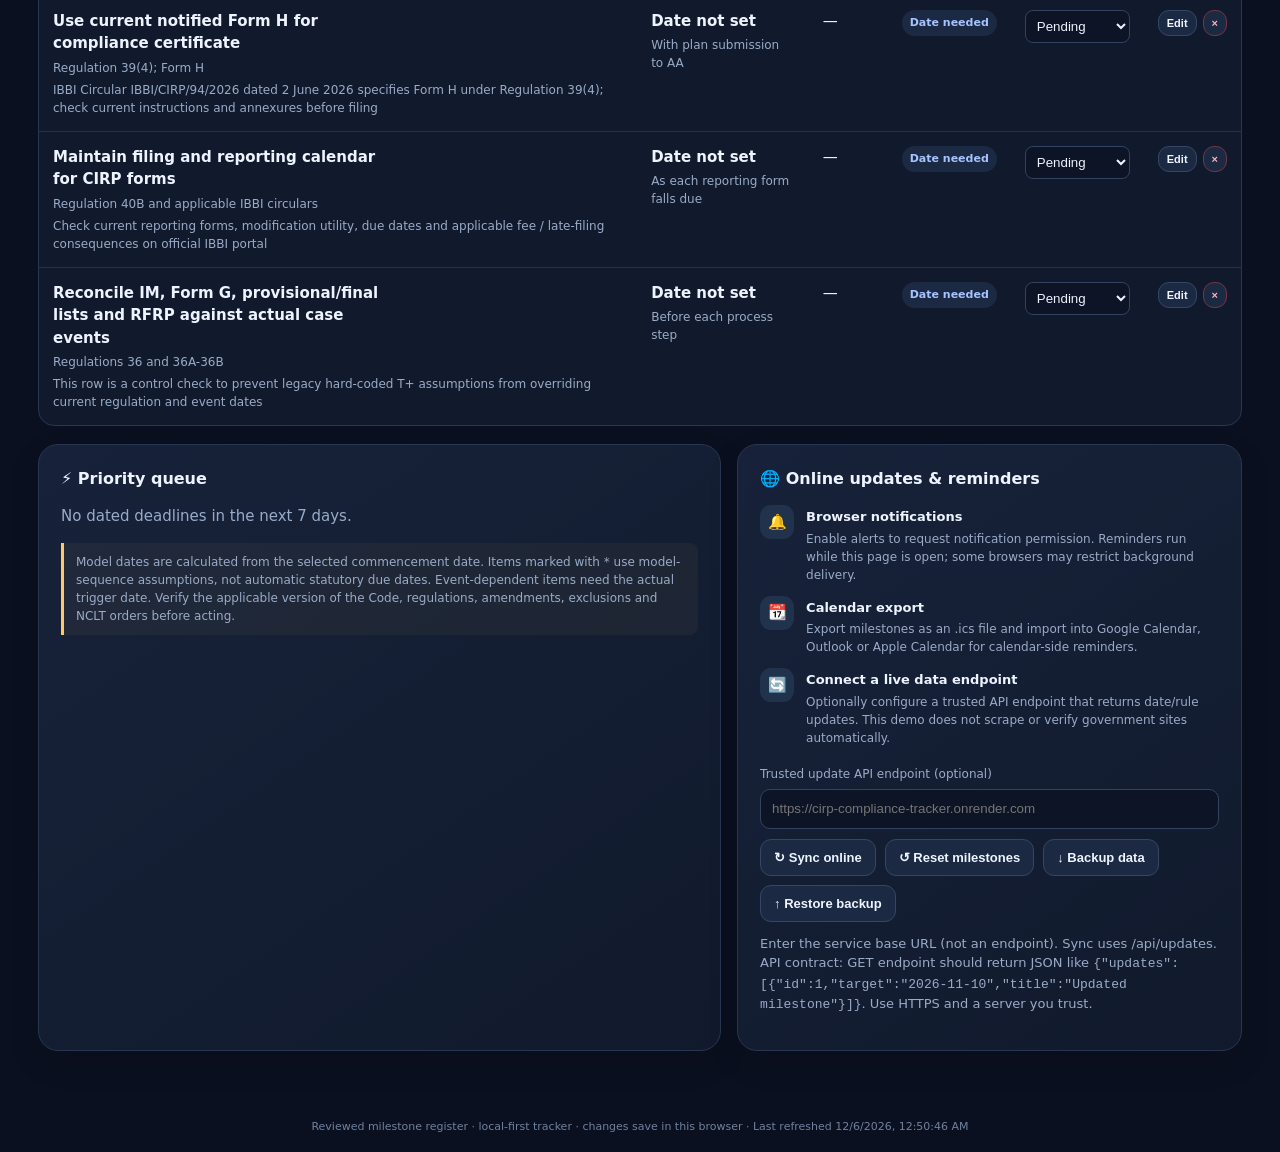
==== commit aa60eb4c: "Add files via upload" ====
--- a/index.html
+++ b/index.html
@@ -20,41 +20,43 @@
 @keyframes pulse{0%,100%{transform:scale(1);opacity:.6}50%{transform:scale(1.08);opacity:1}}@keyframes slide{from{transform:translateY(12px);opacity:0}to{transform:translateY(0);opacity:1}}
 @media(max-width:900px){.hero{grid-template-columns:1fr}.metrics{grid-template-columns:repeat(2,1fr)}.bottomGrid{grid-template-columns:1fr}}@media(max-width:520px){header{padding:18px 14px}.actions{width:100%}.actions button{flex:1}.heroCard,.panel{padding:17px}.metric{padding:13px}.metric strong{font-size:24px}.dates{align-items:stretch}.field{flex:1;min-width:130px}.toolbar{align-items:flex-start}.search{width:100%;min-width:0}.filters{width:100%}.filters>*{flex:1}}
 </style></head><body>
-<header><div class="brand"><div class="logo">◈</div><div><h1>CIRP Compliance Command Centre</h1><div class="sub">Milestones · deadline intelligence · reminder control</div></div></div>
+<header><div class="brand"><div class="logo">◈</div><div><h1>CIRP Compliance Command Centre</h1><div class="sub">Reviewed model timeline · target dates · reminder control</div></div></div>
 <div class="actions"><button onclick="requestAlerts()">🔔 Enable alerts</button><button onclick="exportICS()">↗ Export calendar</button><button class="primary" onclick="addTask()">＋ Add milestone</button></div></header>
 <main>
-<section class="hero"><div class="heroCard"><div class="eyebrow">Live compliance overview</div><h2>Stay ahead of every<br>statutory deadline.</h2><p>One place to track CIRP milestones, spot deadlines that need attention, and keep an auditable task status. Dates recalculate from your commencement date where the timeline is expressed as T+N.</p>
-<div class="dates"><label class="field">CIRP commencement date (T)<input id="baseDate" type="date" value="2024-09-15" onchange="recalculate()"></label><label class="field">Reminder lead time<select id="leadDays"><option value="1">1 day before</option><option value="3" selected>3 days before</option><option value="7">7 days before</option></select></label><label class="field">Check date<input id="checkDate" type="date" onchange="render()"></label></div></div>
+<section style="margin:18px 0;padding:14px 16px;border:1px solid var(--line);border-radius:14px;background:var(--panel)"><strong>Legal register reviewed to IBBI CIRP Regulations amended up to 9 June 2026.</strong><p class="sub" style="margin:6px 0 0">Includes conditional checkpoints for Regulations 16E, 31B and amended 39(3), plus Form GA (Reg. 39(3C)) and Form H (Reg. 39(4)). This is an operational tracker, not legal advice. Confirm the consolidated regulation, effective/transition provisions, current circulars and NCLT orders for each case.</p><p class="sub" style="margin:6px 0 0"><a href="https://ibbi.gov.in/search/index/legalframework" target="_blank" rel="noopener">Official IBBI legal framework</a> · <a href="https://ibbi.gov.in/uploads/legalframwork/88150a99fe117c4b9dc4150cdc08c289.pdf" target="_blank" rel="noopener">IBBI Circular IBBI/CIRP/94/2026 (forms)</a> · <a href="https://ibbi.gov.in/uploads/legalframwork/9ff2e33e257d8f22ab3dc142ccce6e29.pdf" target="_blank" rel="noopener">Fourth Amendment, 2026</a></p></section><section class="hero"><div class="heroCard"><div class="eyebrow">Live compliance overview</div><h2>Stay ahead of every<br>statutory deadline.</h2><p>One place to track CIRP milestones, spot deadlines that need attention, and keep an auditable task status. Model dates are estimates unless the row expressly identifies a statutory deadline; event-based rows must be set from actual case events.</p>
+<div class="dates"><label class="field">CIRP commencement date (T)<input id="baseDate" type="date" value="" onchange="recalculate()"></label><label class="field">Reminder lead time<select id="leadDays"><option value="1">1 day before</option><option value="3" selected>3 days before</option><option value="7">7 days before</option></select></label><label class="field">Check date<input id="checkDate" type="date" onchange="render()"></label></div></div>
 <div class="heroCard"><div class="progressTop"><div><div class="eyebrow">Completion pulse</div><div class="bigNum" id="percent">0%</div></div><div style="font-size:38px;animation:pulse 3s infinite">✦</div></div><div class="bar"><span id="progress"></span></div><div class="progressTop"><span class="muted" id="doneCount">0 of 0 tasks complete</span><span class="pill p-blue" id="health">Tracking active</span></div><p style="margin-top:18px;font-size:13px">Update statuses as work progresses. Urgency badges respond to the target date and selected check date.</p></div></section>
 <section class="metrics"><div class="metric"><small><span class="dot" style="background:var(--red)"></span>Overdue / due today</small><strong id="overdue">0</strong></div><div class="metric"><small><span class="dot" style="background:var(--amber)"></span>Due in 3 days</small><strong id="urgent">0</strong></div><div class="metric"><small><span class="dot" style="background:var(--blue)"></span>Next 7 days</small><strong id="upcoming">0</strong></div><div class="metric"><small><span class="dot" style="background:var(--green)"></span>Completed</small><strong id="completed">0</strong></div></section>
 <div class="toolbar"><h2>Milestone register</h2><div class="filters"><input class="search" id="search" placeholder="⌕ Search milestone, section, regulation…" oninput="render()"><div class="tabs"><button class="tab active" data-filter="all" onclick="setFilter('all',this)">All</button><button class="tab" data-filter="urgent" onclick="setFilter('urgent',this)">Needs attention</button><button class="tab" data-filter="open" onclick="setFilter('open',this)">Open</button><button class="tab" data-filter="done" onclick="setFilter('done',this)">Completed</button></div></div></div>
-<div class="tableWrap"><table class="table"><thead><tr><th>Milestone / statutory reference</th><th>Target date</th><th>Days left</th><th>Urgency</th><th>Status</th><th>Actions</th></tr></thead><tbody id="tbody"></tbody></table></div>
-<section class="bottomGrid"><div class="panel"><h3>⚡ Priority queue</h3><div class="timeline" id="priority"></div><div class="notice">This tracker is an operational aid, not legal advice. Verify each deadline against the current IBC, IBBI regulations, amendments, orders and case-specific facts before acting.</div></div>
+<div class="tableWrap"><table class="table"><thead><tr><th>Milestone / statutory reference</th><th>Target date / trigger</th><th>Days left</th><th>Urgency</th><th>Status</th><th>Actions</th></tr></thead><tbody id="tbody"></tbody></table></div>
+<section class="bottomGrid"><div class="panel"><h3>⚡ Priority queue</h3><div class="timeline" id="priority"></div><div class="notice">Model dates are calculated from the selected commencement date. Items marked with * use model-sequence assumptions, not automatic statutory due dates. Event-dependent items need the actual trigger date. Verify the applicable version of the Code, regulations, amendments, exclusions and NCLT orders before acting.</div></div>
 <div class="panel"><h3>🌐 Online updates & reminders</h3><div class="timeline">
 <div class="timelineItem"><div class="timelineIcon">🔔</div><div><strong>Browser notifications</strong><p>Enable alerts to request notification permission. Reminders run while this page is open; some browsers may restrict background delivery.</p></div></div>
 <div class="timelineItem"><div class="timelineIcon">📆</div><div><strong>Calendar export</strong><p>Export milestones as an .ics file and import into Google Calendar, Outlook or Apple Calendar for calendar-side reminders.</p></div></div>
 <div class="timelineItem"><div class="timelineIcon">🔄</div><div><strong>Connect a live data endpoint</strong><p>Optionally configure a trusted API endpoint that returns date/rule updates. This demo does not scrape or verify government sites automatically.</p></div></div>
-</div><label class="field" style="margin-top:18px">Trusted update API endpoint (optional)<input id="apiUrl" type="url" placeholder="https://your-domain.example/api/compliance-updates"></label><div class="actions" style="margin-top:10px"><button onclick="syncOnline()">↻ Sync online</button><button onclick="downloadJSON()">↓ Backup data</button><button onclick="document.getElementById('uploadJSON').click()">↑ Restore backup</button><input id="uploadJSON" type="file" accept="application/json" hidden onchange="restoreJSON(event)"></div><p class="sub" style="margin-top:12px">API contract: GET endpoint should return JSON like <code>{"updates":[{"id":1,"target":"2026-11-10","title":"Updated milestone"}]}</code>. Use HTTPS and a server you trust.</p></div></section>
-</main><footer>Local-first tracker · Changes save in this browser · Last refreshed <span id="lastRefreshed">—</span></footer>
+</div><label class="field" style="margin-top:18px">Trusted update API endpoint (optional)<input id="apiUrl" type="url" placeholder="https://cirp-compliance-tracker.onrender.com"></label><div class="actions" style="margin-top:10px"><button onclick="syncOnline()">↻ Sync online</button><button onclick="resetDefaults()">↺ Reset milestones</button><button onclick="downloadJSON()">↓ Backup data</button><button onclick="document.getElementById('uploadJSON').click()">↑ Restore backup</button><input id="uploadJSON" type="file" accept="application/json" hidden onchange="restoreJSON(event)"></div><p class="sub" style="margin-top:12px">Enter the service base URL (not an endpoint). Sync uses /api/updates. API contract: GET endpoint should return JSON like <code>{"updates":[{"id":1,"target":"2026-11-10","title":"Updated milestone"}]}</code>. Use HTTPS and a server you trust.</p></div></section>
+</main><footer>Reviewed milestone register · local-first tracker · changes save in this browser · Last refreshed <span id="lastRefreshed">—</span></footer>
 <script>
-const original=[{"phase": "Phase 1", "rule": "Section 16(1)", "title": "Commencement of CIRP and appointment of IRP", "mandate": "Commencement Date", "timeline": "T+0", "target": "", "actual": "2024-09-15", "status": "Completed"}, {"phase": "Phase 1", "rule": "Regulation 6(1)", "title": "Public announcement inviting claims", "mandate": "Within 3 Days of Appointment of IRP", "timeline": "T+3", "target": "", "actual": "2024-09-18", "status": "Completed"}, {"phase": "Phase 1", "rule": "Section 15(1)(c) / Reg 12(1)", "title": "Submission of claims", "mandate": "For 14 Days from Appointment of IRP", "timeline": "T+14", "target": "", "actual": "2024-09-29", "status": "Completed"}, {"phase": "Phase 1", "rule": "Regulation 13(1)", "title": "Verification of claims received", "mandate": "Within 7 days from receipt of claim", "timeline": "T+21", "target": "", "actual": "2024-10-06", "status": "Completed"}, {"phase": "Phase 2", "rule": "Sec 21(6A)(b) / Reg 16A", "title": "Application for appointment of Authorised Representative", "mandate": "Within 2 days from verification of claims", "timeline": "T+23", "target": "", "actual": "2024-10-08", "status": "Completed"}, {"phase": "Phase 2", "rule": "Regulation 17(1)", "title": "Report certifying constitution of Committee of Creditors", "mandate": "Within 2 days from verification of claims", "timeline": "T+23", "target": "", "actual": "2024-10-08", "status": "Completed"}, {"phase": "Phase 2", "rule": "Section 22(1) / Reg 19(2)", "title": "1st meeting of the CoC", "mandate": "Within 7 days of filing CoC report", "timeline": "T+30", "target": "", "actual": "2024-10-16", "status": "Completed"}, {"phase": "Phase 2", "rule": "Section 22(2)", "title": "Resolution to appoint RP by the CoC", "mandate": "In the first meeting of the CoC", "timeline": "T+30", "target": "", "actual": "2024-10-16", "status": "Completed"}, {"phase": "Phase 3", "rule": "Section 16(5)", "title": "Appointment of RP", "mandate": "On approval by Adjudicating Authority (AA)", "timeline": "....", "target": "", "actual": "", "status": "In Progress"}, {"phase": "Phase 3", "rule": "Regulation 17(3)", "title": "IRP performs functions of RP till RP is appointed", "mandate": "If RP not appointed by 40th day", "timeline": "T+40", "target": "", "actual": "", "status": "Pending"}, {"phase": "Phase 3", "rule": "Regulation 27", "title": "Appointment of registered valuer", "mandate": "Within 7 days of 1st CoC meeting (max T+47)", "timeline": "CoC + 7d", "target": "", "actual": "", "status": "Pending"}, {"phase": "Phase 4", "rule": "Regulation 36A", "title": "Publication of brief particulars of invitation for EoI", "mandate": "Within 60 days of commencement", "timeline": "T+60", "target": "", "actual": "", "status": "Pending"}, {"phase": "Phase 4", "rule": "Regulation 36A", "title": "Submission of EoI", "mandate": "At least 15 days from issue of EoI", "timeline": "T+75", "target": "", "actual": "", "status": "Pending"}, {"phase": "Phase 4", "rule": "Regulation 36A", "title": "Provisional List of RAs by RP", "mandate": "Within 10 days from receipt of EoI", "timeline": "T+85", "target": "", "actual": "", "status": "Pending"}, {"phase": "Phase 4", "rule": "Regulation 36A", "title": "Submission of objections to provisional list", "mandate": "For 5 days from date of provisional list", "timeline": "T+90", "target": "", "actual": "", "status": "Pending"}, {"phase": "Phase 4", "rule": "Regulation 36A", "title": "Final List of RAs by RP", "mandate": "Within 10 days of receipt of objections", "timeline": "T+100", "target": "", "actual": "", "status": "Pending"}, {"phase": "Phase 5", "rule": "Regulation 36(1)", "title": "Submission of Information Memorandum (IM) to CoC", "mandate": "Within 95 days of commencement", "timeline": "T+95", "target": "", "actual": "", "status": "Pending"}, {"phase": "Phase 5", "rule": "Regulation 36B", "title": "Issue of RFRP, Evaluation Matrix, and IM to RAs", "mandate": "Within 5 days of issuing final list", "timeline": "T+105", "target": "", "actual": "", "status": "Pending"}, {"phase": "Phase 6", "rule": "Regulation 35A", "title": "RP to form opinion on preferential/avoidance transactions", "mandate": "Within 75 days of commencement", "timeline": "T+75", "target": "", "actual": "", "status": "Pending"}, {"phase": "Phase 6", "rule": "Regulation 35A", "title": "RP to make determination on preferential transactions", "mandate": "Within 115 days of commencement", "timeline": "T+115", "target": "", "actual": "", "status": "Pending"}, {"phase": "Phase 6", "rule": "Regulation 35A", "title": "RP to file applications to AA for appropriate relief", "mandate": "Within 130 days of commencement", "timeline": "T+130", "target": "", "actual": "", "status": "Pending"}, {"phase": "Phase 7", "rule": "Regulation 36B", "title": "Receipt of Resolution Plans", "mandate": "At least 30 days from issue of RFRP", "timeline": "T+135", "target": "", "actual": "", "status": "Pending"}, {"phase": "Phase 7", "rule": "Regulation 39(4)", "title": "Submission of CoC approved Resolution Plan to AA", "mandate": "As soon as approved by CoC", "timeline": "T+150", "target": "", "actual": "", "status": "Pending"}, {"phase": "Phase 7", "rule": "Section 31(1)", "title": "Approval of resolution plan by AA", "mandate": "Mandatory statutory benchmark for CIRP", "timeline": "T+180", "target": "", "actual": "", "status": "Pending"}];
-const defaults=original.map((t,i)=>({...t,id:i+1,status:/completed/i.test(t.status)?'Completed':/progress/i.test(t.status)?'In Progress':'Pending',target:parseDate(t.target),actual:parseDate(t.actual)}));
+const original=[{"id":1,"rule":"Section 16(1)","title":"CIRP commencement / IRP appointment","mandate":"Insolvency commencement date recorded in NCLT admission order","timeline":"T+0","target":"","actual":"","status":"Pending"},{"id":2,"rule":"Regulation 6(1)","title":"Issue public announcement (Form A)","mandate":"Within 3 days of appointment of IRP","timeline":"T+3","target":"","actual":"","status":"Pending"},{"id":3,"rule":"Section 15(1)(c); Regulations 6(2)(c), 12(1)","title":"Last date for initial claims in public announcement","mandate":"14 days from appointment of IRP as stated in Form A; check current regulation and announcement","timeline":"T+14","target":"","actual":"","status":"Pending"},{"id":4,"rule":"Regulation 13(1)","title":"Verify claims received","mandate":"Within 7 days of receipt of each claim; not a single universal T+21 deadline","timeline":"Event + 7 days","target":"","actual":"","status":"Pending"},{"id":5,"rule":"Section 21(6A)(b); Regulation 16A","title":"Application for appointment of Authorised Representative, if applicable","mandate":"Track from verification of claims / applicable trigger under Regulation 16A","timeline":"Event + applicable period","target":"","actual":"","status":"Pending"},{"id":6,"rule":"Regulation 17(1)","title":"File report certifying CoC constitution","mandate":"Within 2 days of verification of claims, subject to the applicable rule","timeline":"Event + 2 days","target":"","actual":"","status":"Pending"},{"id":7,"rule":"Section 22(1); Regulation 19(2)","title":"First CoC meeting","mandate":"Within 7 days of filing CoC constitution report; notice requirements also apply","timeline":"Report date + 7 days","target":"","actual":"","status":"Pending"},{"id":8,"rule":"Section 22(2)","title":"CoC decision on appointment / replacement of RP","mandate":"At first CoC meeting; appointment process must follow Code and regulations","timeline":"First CoC meeting","target":"","actual":"","status":"Pending"},{"id":9,"rule":"Section 22(4); Section 16(5)","title":"AA approval of RP appointment","mandate":"Enter actual AA order date; not a fixed T+ date","timeline":"Event date","target":"","actual":"","status":"Pending"},{"id":10,"rule":"Regulation 17(3)","title":"IRP continues to perform RP functions if no RP appointed","mandate":"Track continuation until RP is appointed; T+40 is an alert benchmark, not a substitute for the regulation","timeline":"T+40 (monitoring benchmark)","target":"","actual":"","status":"Pending"},{"id":11,"rule":"Regulation 27","title":"Appoint two registered valuers","mandate":"Within 7 days of appointment of RP (confirm current text and case facts); calculate from actual RP appointment","timeline":"RP appointment + 7 days","target":"","actual":"","status":"Pending"},{"id":12,"rule":"Regulation 36(1)","title":"Prepare and share Information Memorandum with CoC","mandate":"Within 2 weeks of RP appointment and not later than the 54th day of commencement under the applicable text","timeline":"T+54 outer limit","target":"","actual":"","status":"Pending"},{"id":13,"rule":"Regulation 36A(1); Form G","title":"Publish invitation for Expression of Interest (Form G)","mandate":"Use current consolidated Regulation 36A and Form G circular; do not rely on legacy T+60/T+75 alone without checking applicability","timeline":"T+60 (planning benchmark only)","target":"","actual":"","status":"Pending"},{"id":14,"rule":"Regulation 36A(4)","title":"Last date for EoI submission","mandate":"Calculate from actual publication date and the minimum period required by current Regulation 36A","timeline":"Publication date + applicable period","target":"","actual":"","status":"Pending"},{"id":15,"rule":"Regulation 36A(8)","title":"Issue provisional list of prospective resolution applicants","mandate":"Calculate from actual last date for EoI under current Regulation 36A","timeline":"Event + applicable period","target":"","actual":"","status":"Pending"},{"id":16,"rule":"Regulation 36A(9)","title":"Invite objections to provisional list","mandate":"Apply the period in current Regulation 36A from actual provisional-list publication","timeline":"Publication date + applicable period","target":"","actual":"","status":"Pending"},{"id":17,"rule":"Regulation 36A(10)","title":"Issue final list of prospective resolution applicants","mandate":"Calculate using actual objections deadline and current Regulation 36A","timeline":"Event + applicable period","target":"","actual":"","status":"Pending"},{"id":18,"rule":"Regulation 36B(1)","title":"Issue RFRP, evaluation matrix and IM to eligible RAs","mandate":"Calculate from the applicable list/event and current Regulation 36B","timeline":"Event + applicable period","target":"","actual":"","status":"Pending"},{"id":19,"rule":"Regulation 35A(1)","title":"Form opinion on avoidance / PUFE transactions","mandate":"On or before day 75 of insolvency commencement date, subject to applicable current text","timeline":"T+75","target":"","actual":"","status":"Pending"},{"id":20,"rule":"Regulation 35A(2)","title":"Determine whether avoidance / PUFE transactions occurred","mandate":"On or before day 115 of insolvency commencement date, subject to applicable current text","timeline":"T+115","target":"","actual":"","status":"Pending"},{"id":21,"rule":"Regulation 35A(3)","title":"File applications for appropriate relief on avoidance / PUFE transactions","mandate":"On or before day 135 of insolvency commencement date, subject to applicable current text","timeline":"T+135","target":"","actual":"","status":"Pending"},{"id":22,"rule":"Regulation 36B(4)","title":"Last date for receipt of resolution plans","mandate":"Provide at least the minimum period required by current Regulation 36B from actual RFRP issue date","timeline":"RFRP issue + applicable period","target":"","actual":"","status":"Pending"},{"id":23,"rule":"Section 30(6); Regulation 39(4)","title":"Submit CoC-approved plan and compliance certificate (Form H) to AA","mandate":"File as required by current Regulation 39(4); Form H format notified by IBBI circular dated 2 June 2026","timeline":"CoC approval / applicable filing date","target":"","actual":"","status":"Pending"},{"id":24,"rule":"Section 12; Section 31(1)","title":"CIRP completion / AA decision on resolution plan","mandate":"180 days is a base statutory period; extensions, exclusions, amendment transition and court orders must be checked","timeline":"T+180 (base benchmark)","target":"","actual":"","status":"Pending"},{"id":25,"rule":"Regulation 12(2)","title":"Late claims / claims not included in initial announcement","mandate":"Check current Regulation 12(2), the actual circumstances, and applicable AA directions before setting a date","timeline":"T+90 (monitoring prompt only)","target":"","actual":"","status":"Pending"},{"id":26,"rule":"Regulation 16(2)(a), as amended 9 June 2026","title":"Check operational creditor representation in CoC","mandate":"Amended rule refers to largest unrelated operational creditors; if fewer than 18 such unrelated operational creditors, include all such unrelated operational creditors","timeline":"At CoC constitution","target":"","actual":"","status":"Pending"},{"id":27,"rule":"Regulation 16E, inserted 9 June 2026","title":"Invite operational creditor observers where non-bank/PFI creditors hold >66% voting share","mandate":"RP to invite five largest unrelated operational creditors, including three largest statutory-dues authorities by admitted claim value, as observers without voting rights; record observations in minutes","timeline":"Each applicable CoC meeting","target":"","actual":"","status":"Pending"},{"id":28,"rule":"Regulation 31B(1), amended 9 June 2026","title":"Place pre-first-meeting CIRP costs with justification before CoC","mandate":"All CIRP costs incurred up to first CoC meeting and justification must be placed for approval at first meeting","timeline":"First CoC meeting","target":"","actual":"","status":"Pending"},{"id":29,"rule":"Regulation 31B(2)-(3), amended 9 June 2026","title":"Prepare and present Going Concern Assessment Report","mandate":"Include estimated income, expenditure and cash flows; working capital needs; material value-erosion risks; CoC decides continuation, scope and duration of operations","timeline":"First CoC meeting","target":"","actual":"","status":"Pending"},{"id":30,"rule":"Regulation 31B(4)-(5), amended 9 June 2026","title":"Obtain prior CoC approval for post-first-meeting CIRP costs","mandate":"At each CoC meeting present next-period estimates, seek approval for proposed costs, and compare actual costs with previously approved estimates","timeline":"Every CoC meeting","target":"","actual":"","status":"Pending"},{"id":31,"rule":"Regulation 39(3), amended 9 June 2026","title":"Document CoC evaluation of resolution plans","mandate":"Record reasoning on feasibility/viability, expected creditor recoveries versus fair/liquidation value, and adequacy of market discovery including challenge / re-invitation where applicable","timeline":"At plan evaluation / approval","target":"","actual":"","status":"Pending"},{"id":32,"rule":"Regulation 39(3C); Form GA","title":"Consider two-stage approval route where applicable","mandate":"Form GA for application for two-stage approval of resolution plan is notified in IBBI Circular IBBI/CIRP/94/2026 dated 2 June 2026; use only where route applies","timeline":"If two-stage approval is used","target":"","actual":"","status":"Pending"},{"id":33,"rule":"Regulation 39(4); Form H","title":"Use current notified Form H for compliance certificate","mandate":"IBBI Circular IBBI/CIRP/94/2026 dated 2 June 2026 specifies Form H under Regulation 39(4); check current instructions and annexures before filing","timeline":"With plan submission to AA","target":"","actual":"","status":"Pending"},{"id":34,"rule":"Regulation 40B and applicable IBBI circulars","title":"Maintain filing and reporting calendar for CIRP forms","mandate":"Check current reporting forms, modification utility, due dates and applicable fee / late-filing consequences on official IBBI portal","timeline":"As each reporting form falls due","target":"","actual":"","status":"Pending"},{"id":35,"rule":"Regulations 36 and 36A-36B","title":"Reconcile IM, Form G, provisional/final lists and RFRP against actual case events","mandate":"This row is a control check to prevent legacy hard-coded T+ assumptions from overriding current regulation and event dates","timeline":"Before each process step","target":"","actual":"","status":"Pending"}]
+const defaults=original.map(t=>({...t,target:parseDate(t.target),actual:parseDate(t.actual)}));
+const timelineById=Object.fromEntries(original.map(t=>[String(t.id),t.timeline]));
 let tasks=loadSaved()||defaults, filter='all';
-tasks=tasks.map(t=>({...t,target:calculateTarget(t)}));
+// Remove legacy phase labels and recalculate model dates on every load.
+tasks=tasks.map(t=>{const d=original.find(x=>String(x.id)===String(t.id));const merged={...d,...t,phase:undefined,timeline:d?.timeline||t.timeline||'Manual date',mandate:d?.mandate||t.mandate||'Confirm case-specific trigger',rule:d?.rule||t.rule};return {...merged,target:calculateTarget(merged)}});
 function parseDate(s){if(!s||!/^\\d{4}-\\d\\d-\\d\\d$/.test(s))return '';return s}
-function loadSaved(){try{const x=localStorage.getItem('cirpTrackerV1');return x?JSON.parse(x):null}catch(e){return null}}
-function save(){localStorage.setItem('cirpTrackerV1',JSON.stringify(tasks))}
+function loadSaved(){try{const x=localStorage.getItem('cirpTrackerV2');return x?JSON.parse(x):null}catch(e){return null}}
+function save(){try{localStorage.setItem('cirpTrackerV2',JSON.stringify(tasks))}catch(e){toast('Browser storage is unavailable or full; download a backup to preserve changes.')}}
 function day(s){if(!s)return null;const d=new Date(s+'T12:00:00');return isNaN(d)?null:d}
 function dateStr(d){return d?d.getFullYear()+'-'+String(d.getMonth()+1).padStart(2,'0')+'-'+String(d.getDate()).padStart(2,'0'):''}
 function dateFmt(s){const d=day(s);return d?d.toLocaleDateString(undefined,{day:'2-digit',month:'short',year:'numeric'}):'Set date'}
 function base(){return day(document.getElementById('baseDate').value)}
 function check(){return day(document.getElementById('checkDate').value)||new Date(new Date().toDateString()+' 12:00:00')}
-function calculateTarget(t){const m=t.timeline.match(/T\\s*\\+\\s*(\\d+)/i);if(m&&base()){let d=new Date(base());d.setDate(d.getDate()+Number(m[1]));return dateStr(d)}return t.target}
+function calculateTarget(t){const m=String(t.timeline||'').match(/T\s*\+\s*(\d+)/i);if(m&&base()){const d=new Date(base());d.setDate(d.getDate()+Number(m[1]));return dateStr(d)}return t.target||''}
 function recalculate(){tasks=tasks.map(t=>({...t,target:calculateTarget(t)}));save();render();toast('Deadlines recalculated from commencement date.')}
 function remaining(t){const d=day(t.target);if(!d)return null;return Math.round((d-check())/86400000)}
 function urgency(t){if(t.status==='Completed')return ['Completed','p-green'];let n=remaining(t);if(n===null)return ['Date needed','p-blue'];if(n<0)return ['Overdue','p-red'];if(n<=3)return [n===0?'Due today':'Immediate','p-red'];if(n<=7)return ['High priority','p-amber'];if(n<=15)return ['Upcoming','p-blue'];return ['On track','p-green']}
-function render(){const q=document.getElementById('search').value.toLowerCase();const rows=tasks.filter(t=>{const u=urgency(t)[0];return (!q||(t.title+' '+t.rule+' '+t.phase+' '+t.mandate).toLowerCase().includes(q))&&(filter==='all'||(filter==='urgent'&&['Overdue','Due today','Immediate','High priority'].includes(u))||(filter==='open'&&t.status!=='Completed')||(filter==='done'&&t.status==='Completed'))});
-document.getElementById('tbody').innerHTML=rows.map(t=>{let n=remaining(t),u=urgency(t);return `<tr><td><div class="tasktitle">${esc(t.title)}</div><div class="subline">${esc(t.rule)} · ${esc(t.phase)}</div><div class="subline">${esc(t.mandate)}</div></td><td><strong>${dateFmt(t.target)}</strong><div class="subline">${esc(t.timeline||'Manual date')}</div></td><td>${n===null?'—':n<0?`<span style="color:var(--red)">${Math.abs(n)} days late</span>`:n===0?'Today':n+' days'}</td><td><span class="pill ${u[1]}">${u[0]}</span></td><td><select class="statusSelect" onchange="setStatus(${t.id},this.value)">${['Pending','In Progress','Completed','On Hold'].map(s=>`<option ${t.status===s?'selected':''}>${s}</option>`).join('')}</select></td><td><div class="rowActions"><button class="smallbtn" onclick="editTask(${t.id})">Edit</button><button class="smallbtn danger" onclick="removeTask(${t.id})">×</button></div></td></tr>`}).join('')||'<tr><td colspan="6" style="text-align:center;color:var(--muted);padding:28px">No milestones match these filters.</td></tr>';
+function render(){const q=document.getElementById('search').value.toLowerCase();const rows=tasks.filter(t=>{const u=urgency(t)[0];return (!q||(t.title+' '+t.rule+' '+t.mandate).toLowerCase().includes(q))&&(filter==='all'||(filter==='urgent'&&['Overdue','Due today','Immediate','High priority'].includes(u))||(filter==='open'&&t.status!=='Completed')||(filter==='done'&&t.status==='Completed'))});
+document.getElementById('tbody').innerHTML=rows.map(t=>{let n=remaining(t),u=urgency(t);return `<tr><td><div class="tasktitle">${esc(t.title)}</div><div class="subline">${esc(t.rule)}</div><div class="subline">${esc(t.mandate)}</div></td><td><strong>${t.target?dateFmt(t.target):(/Event date/i.test(t.timeline||'')?'Event-dependent date':'Date not set')}</strong><div class="subline">${esc(t.timeline||'Manual date')}${String(t.timeline||'').includes('*')?' · model assumption':''}</div></td><td>${n===null?'—':n<0?`<span style="color:var(--red)">${Math.abs(n)} days late</span>`:n===0?'Today':n+' days'}</td><td><span class="pill ${u[1]}">${u[0]}</span></td><td><select class="statusSelect" onchange="setStatus(${t.id},this.value)">${['Pending','In Progress','Completed','On Hold'].map(s=>`<option ${t.status===s?'selected':''}>${s}</option>`).join('')}</select></td><td><div class="rowActions"><button class="smallbtn" onclick="editTask(${t.id})">Edit</button><button class="smallbtn danger" onclick="removeTask(${t.id})">×</button></div></td></tr>`}).join('')||'<tr><td colspan="6" style="text-align:center;color:var(--muted);padding:28px">No milestones match these filters.</td></tr>';
 const done=tasks.filter(t=>t.status==='Completed').length, open=tasks.filter(t=>t.status!=='Completed'), nums=open.map(remaining).filter(n=>n!==null);const over=nums.filter(n=>n<=0).length, urg=nums.filter(n=>n>0&&n<=3).length, up=nums.filter(n=>n>3&&n<=7).length;
 document.getElementById('percent').textContent=Math.round(done/(tasks.length||1)*100)+'%';document.getElementById('progress').style.width=(done/(tasks.length||1)*100)+'%';document.getElementById('doneCount').textContent=`${done} of ${tasks.length} tasks complete`;document.getElementById('health').textContent=over?'Action required':open.length?'Tracking active':'All clear';document.getElementById('overdue').textContent=over;document.getElementById('urgent').textContent=urg;document.getElementById('upcoming').textContent=up;document.getElementById('completed').textContent=done;
 const priority=open.filter(t=>{let n=remaining(t);return n!==null&&n<=7}).sort((a,b)=>(remaining(a)??999)-(remaining(b)??999)).slice(0,5);
@@ -62,7 +64,8 @@
 function esc(s){return String(s||'').replace(/[&<>"']/g,c=>({'&':'&amp;','<':'&lt;','>':'&gt;','"':'&quot;',"'":'&#39;'}[c]))}
 function setFilter(f,b){filter=f;document.querySelectorAll('.tab').forEach(x=>x.classList.remove('active'));b.classList.add('active');render()}
 function setStatus(id,s){const t=tasks.find(x=>x.id===id);if(t){t.status=s;save();render();toast('Status updated.')} }
-function addTask(){const title=prompt('Milestone / filing name:');if(!title)return;const rule=prompt('Section / Regulation (optional):')||'Manual';const target=prompt('Target date (YYYY-MM-DD):')||'';tasks.push({id:Math.max(0,...tasks.map(t=>t.id))+1,phase:'Custom',rule,title,mandate:'User-added milestone',timeline:'Manual date',target:parseDate(target),actual:'',status:'Pending'});save();render();toast('Milestone added.')}
+function resetDefaults(){if(!confirm('Reset all milestones to the reviewed default register? Your custom edits and statuses will be replaced.'))return;tasks=original.map(t=>({...t,target:calculateTarget(t)}));save();render();toast('Reviewed milestone register restored.')}
+function addTask(){const title=prompt('Milestone / filing name:');if(!title)return;const rule=prompt('Section / Regulation (optional):')||'Manual';const target=prompt('Target date (YYYY-MM-DD):')||'';tasks.push({id:Math.max(0,...tasks.map(t=>t.id))+1,phase:undefined,rule,title,mandate:'User-added milestone',timeline:'Manual date',target:parseDate(target),actual:'',status:'Pending'});save();render();toast('Milestone added.')}
 function editTask(id){let t=tasks.find(x=>x.id===id);if(!t)return;let title=prompt('Milestone name:',t.title);if(title===null)return;let target=prompt('Target date YYYY-MM-DD (leave blank if unknown):',t.target||'');if(target===null)return;t.title=title;t.target=parseDate(target);let rule=prompt('Section / Regulation:',t.rule);if(rule!==null)t.rule=rule;save();render();toast('Milestone edited.')}
 function removeTask(id){if(confirm('Remove this milestone from this browser?')){tasks=tasks.filter(t=>t.id!==id);save();render()}}
 function toast(s){let el=document.createElement('div');el.className='toast';el.textContent=s;document.body.appendChild(el);setTimeout(()=>el.remove(),3200)}
@@ -71,8 +74,8 @@
 function exportICS(){let lines=['BEGIN:VCALENDAR','VERSION:2.0','PRODID:-//CIRP Compliance Tracker//EN','CALSCALE:GREGORIAN'];tasks.filter(t=>t.target&&t.status!=='Completed').forEach(t=>{let d=t.target.replaceAll('-','');lines.push('BEGIN:VEVENT','UID:cirp-'+t.id+'-'+d+'@compliance-tracker','DTSTAMP:'+new Date().toISOString().replace(/[-:]/g,'').replace(/\\.\\d{3}/,''),'DTSTART;VALUE=DATE:'+d,'SUMMARY:'+ics(t.title),'DESCRIPTION:'+ics(t.rule+' | '+t.mandate),'BEGIN:VALARM','TRIGGER:-P'+document.getElementById('leadDays').value+'D','ACTION:DISPLAY','DESCRIPTION:Compliance deadline reminder','END:VALARM','END:VEVENT')});lines.push('END:VCALENDAR');download('cirp-compliance-calendar.ics',lines.join('\r\n'),'text/calendar')}
 function ics(s){return String(s||'').replace(/\\/g,'\\\\').replace(/,/g,'\\,').replace(/;/g,'\\;').replace(/\n/g,'\\n')}
 function downloadJSON(){download('cirp-tracker-backup.json',JSON.stringify(tasks,null,2),'application/json')}
-function download(name,data,type){const a=document.createElement('a');a.href=URL.createObjectURL(new Blob([data],{type}));a.download=name;a.click();URL.revokeObjectURL(a.href)}
+function download(name,data,type){const a=document.createElement('a');a.href=URL.createObjectURL(new Blob([data],{type}));a.download=name;a.click();setTimeout(()=>URL.revokeObjectURL(a.href),1500)}
 function restoreJSON(e){let f=e.target.files[0];if(!f)return;let r=new FileReader();r.onload=()=>{try{const d=JSON.parse(r.result);if(!Array.isArray(d))throw 0;tasks=d;save();render();toast('Backup restored.')}catch(err){toast('Could not read backup JSON.')}};r.readAsText(f)}
-async function syncOnline(){let url=document.getElementById('apiUrl').value.trim();if(!url){toast('Add your deployed API base URL first.');return}url=url.replace(/\/$/,'');try{const push=tasks.map(t=>({id:t.id,target:t.target||null,title:t.title,rule:t.rule,status:t.status}));const p=await fetch(url+'/api/updates',{method:'POST',headers:{'Content-Type':'application/json'},body:JSON.stringify(push)});if(!p.ok)throw new Error('Upload HTTP '+p.status);const r=await fetch(url+'/api/updates',{headers:{Accept:'application/json'}});if(!r.ok)throw new Error('Download HTTP '+r.status);const data=await r.json();if(!Array.isArray(data.updates))throw new Error('Expected an updates array');let count=0;data.updates.forEach(u=>{let t=tasks.find(x=>String(x.id)===String(u.id));if(t){if(u.target&&parseDate(u.target))t.target=u.target;if(u.title)t.title=u.title;if(u.rule)t.rule=u.rule;if(u.status)t.status=u.status;count++}});save();render();toast('Synced '+count+' milestones with the online API.')}catch(e){toast('Sync failed: '+e.message+'. Check HTTPS, CORS and API access.')}}
+async function syncOnline(){let url=document.getElementById('apiUrl').value.trim();if(!url){toast('Enter your Render service base URL first.');return}url=url.replace(/\/$/,'');if(!/^https:\/\//i.test(url)){toast('Use the full HTTPS URL, e.g. https://your-service.onrender.com');return}const btn=[...document.querySelectorAll('button')].find(b=>b.textContent.includes('Sync online'));if(btn){btn.disabled=true;btn.textContent='Syncing…'}try{const push=tasks.map(t=>({id:Number(t.id),target:/^\d{4}-\d{2}-\d{2}$/.test(t.target||'')?t.target:'',title:t.title,rule:t.rule,status:t.status}));const p=await fetch(url+'/api/updates',{method:'POST',headers:{'Content-Type':'application/json','Accept':'application/json'},body:JSON.stringify(push)});if(!p.ok){let detail='';try{detail=(await p.json()).detail||''}catch{}throw new Error('Upload HTTP '+p.status+(detail?': '+detail:''))}const r=await fetch(url+'/api/updates',{headers:{Accept:'application/json'}});if(!r.ok)throw new Error('Download HTTP '+r.status);const data=await r.json();if(!Array.isArray(data.updates))throw new Error('API response must contain an updates array');let count=0;data.updates.forEach(u=>{const t=tasks.find(x=>String(x.id)===String(u.id));if(t){if(u.target&&parseDate(u.target))t.target=u.target;if(u.title)t.title=u.title;if(u.rule)t.rule=u.rule;if(u.status)t.status=u.status;count++}});save();render();toast('Sync successful: '+count+' milestones checked against the online API.')}catch(e){toast('Sync failed: '+e.message+'. Check that the Render API is live and accessible.')}finally{if(btn){btn.disabled=false;btn.textContent='↻ Sync online'}}}
 tasks=tasks.map(t=>({...t,target:calculateTarget(t)}));save();document.getElementById('checkDate').value=dateStr(new Date());render();checkAlerts();setInterval(checkAlerts,60000);
 </script></body></html>
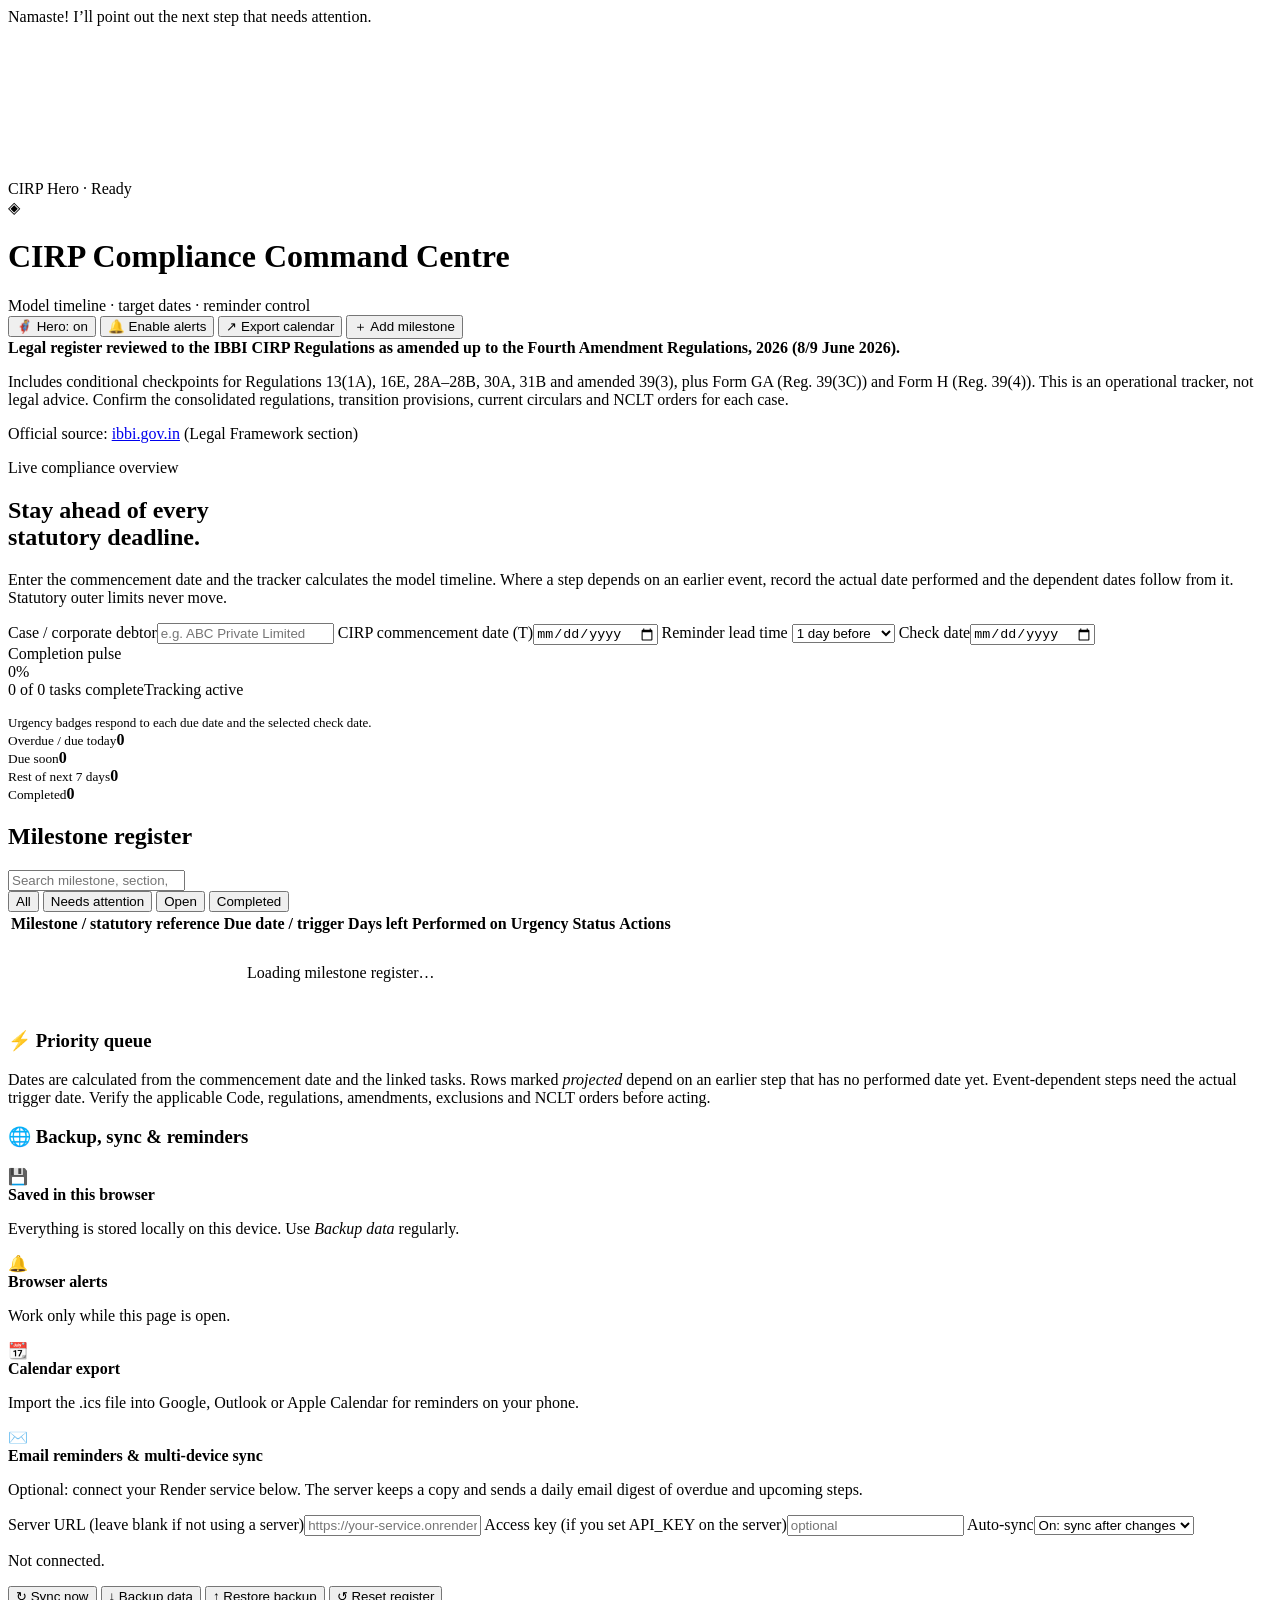
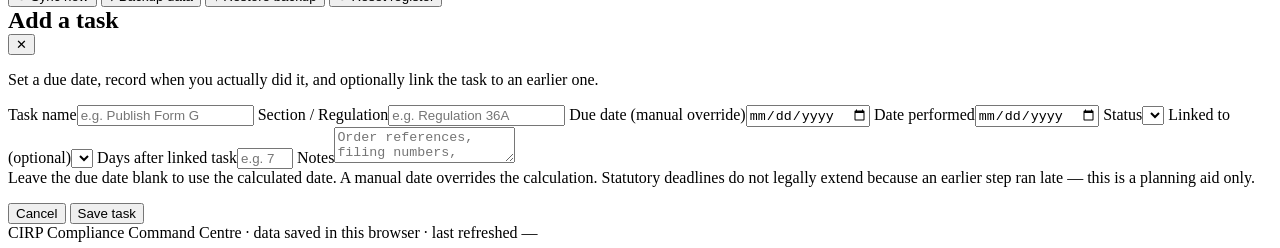
==== commit 58332af3: "Add files via upload" ====
--- a/index.html
+++ b/index.html
@@ -1,81 +1,152 @@
 <!doctype html>
-<html lang="en"><head><meta charset="utf-8"><meta name="viewport" content="width=device-width,initial-scale=1">
-<meta name="theme-color" content="#101827"><title>CIRP Compliance Command Centre</title>
-<style>
-:root{--bg:#0b1020;--panel:#131b2e;--panel2:#18233a;--line:#293651;--text:#edf3ff;--muted:#9aabc7;--cyan:#59e1d2;--blue:#7ca7ff;--red:#ff6b7a;--amber:#ffc766;--green:#5ee0a0}
-*{box-sizing:border-box}body{margin:0;background:radial-gradient(ellipse at 80% -20%,#263a68 0,transparent 45%),var(--bg);color:var(--text);font:15px/1.5 Inter,ui-sans-serif,system-ui,-apple-system,Segoe UI,sans-serif}
-header{padding:26px clamp(16px,4vw,48px) 18px;border-bottom:1px solid #293651;display:flex;gap:20px;align-items:center;justify-content:space-between;flex-wrap:wrap}
-.brand{display:flex;align-items:center;gap:14px}.logo{width:48px;height:48px;border-radius:15px;background:linear-gradient(135deg,#5ee0d0,#7ca7ff);display:grid;place-items:center;color:#0b1020;font-size:24px;box-shadow:0 0 30px #59e1d244}
-h1{font-size:clamp(21px,3vw,30px);margin:0;letter-spacing:-.8px}.sub{color:var(--muted);margin-top:3px;font-size:13px}.actions{display:flex;gap:9px;flex-wrap:wrap}
-button,.btn{border:1px solid #354665;background:#1b2943;color:var(--text);padding:10px 13px;border-radius:11px;font-weight:650;cursor:pointer;transition:.2s;text-decoration:none;font-size:13px}button:hover,.btn:hover{transform:translateY(-2px);border-color:var(--cyan);box-shadow:0 7px 22px #0003}.primary{background:var(--cyan);color:#081522;border-color:transparent}.danger{border-color:#713744;color:#ffb1ba}
-main{max-width:1440px;margin:auto;padding:24px clamp(14px,3vw,38px) 48px}.hero{display:grid;grid-template-columns:1.5fr 1fr;gap:16px;margin-bottom:18px}.heroCard,.panel,.metric{background:linear-gradient(145deg,#17223a,#111a2c);border:1px solid var(--line);border-radius:20px;padding:22px;box-shadow:0 12px 30px #0002}
-.heroCard{position:relative;overflow:hidden}.heroCard:after{content:"";position:absolute;width:210px;height:210px;right:-60px;top:-100px;border-radius:50%;border:1px solid #59e1d233;box-shadow:0 0 0 25px #59e1d20b,0 0 0 50px #59e1d208;animation:pulse 5s infinite}
-.eyebrow{color:var(--cyan);font-size:11px;font-weight:800;letter-spacing:1.5px;text-transform:uppercase}.hero h2{font-size:clamp(24px,3vw,38px);line-height:1.12;letter-spacing:-1px;margin:10px 0}.hero p{color:var(--muted);max-width:600px;margin:0 0 20px}.dates{display:flex;gap:12px;flex-wrap:wrap;align-items:end}.field{display:flex;flex-direction:column;gap:6px;color:var(--muted);font-size:12px}.field input,.field select,.search{background:#0c1425;color:var(--text);border:1px solid #33435f;border-radius:10px;padding:10px 11px;min-height:40px}
-.progressTop{display:flex;justify-content:space-between;align-items:center;gap:10px}.bigNum{font-size:38px;font-weight:850;letter-spacing:-2px}.muted{color:var(--muted)}.bar{height:9px;background:#283650;border-radius:99px;overflow:hidden;margin:14px 0}.bar span{height:100%;display:block;width:0;background:linear-gradient(90deg,var(--cyan),var(--blue));border-radius:99px;transition:width .8s}
-.metrics{display:grid;grid-template-columns:repeat(4,1fr);gap:12px;margin:18px 0}.metric{padding:16px 18px}.metric small{color:var(--muted);font-size:12px}.metric strong{display:block;font-size:28px;margin-top:5px;letter-spacing:-1px}.metric .dot{display:inline-block;width:8px;height:8px;border-radius:50%;margin-right:7px;background:var(--cyan)}
-.toolbar{display:flex;align-items:center;justify-content:space-between;gap:12px;flex-wrap:wrap;margin:22px 0 14px}.toolbar h2{font-size:20px;margin:0}.filters{display:flex;gap:8px;flex-wrap:wrap}.search{min-width:min(270px,80vw)}.tabs{display:flex;gap:6px;flex-wrap:wrap}.tab{padding:8px 11px;font-size:12px}.tab.active{background:#234e55;border-color:#59e1d2;color:#9ffff0}
-.tableWrap{overflow:auto;border:1px solid var(--line);border-radius:16px;background:#111a2c}.table{width:100%;border-collapse:collapse;min-width:850px}.table th{text-align:left;background:#18243a;color:#9eb1d1;font-size:11px;text-transform:uppercase;letter-spacing:.8px;padding:14px}.table td{padding:14px;border-top:1px solid #24314a;vertical-align:top}.table tr:hover td{background:#ffffff04}.tasktitle{font-weight:750;max-width:350px}.subline{font-size:12px;color:var(--muted);margin-top:4px}.pill{display:inline-flex;align-items:center;gap:6px;padding:5px 8px;border-radius:99px;font-size:11px;font-weight:750;white-space:nowrap}.p-red{color:#ff9aa5;background:#ff65791b}.p-amber{color:#ffd18a;background:#ffbd4b1b}.p-green{color:#81f3b7;background:#48db991a}.p-blue{color:#a7c4ff;background:#7ca7ff1b}.statusSelect{background:#0c1425;color:var(--text);border:1px solid #33435f;border-radius:8px;padding:7px;max-width:145px}.rowActions{display:flex;gap:6px}.smallbtn{padding:6px 8px;font-size:11px}
-.bottomGrid{display:grid;grid-template-columns:1.15fr .85fr;gap:16px;margin-top:18px}.panel h3{margin:0 0 14px;font-size:16px}.timeline{display:grid;gap:12px}.timelineItem{display:flex;gap:12px;align-items:flex-start}.timelineIcon{width:34px;height:34px;border-radius:11px;background:#21324d;display:grid;place-items:center;flex:none}.timelineItem strong{font-size:13px}.timelineItem p{margin:2px 0 0;font-size:12px;color:var(--muted)}.notice{font-size:12px;color:var(--muted);border-left:3px solid var(--amber);padding:10px 12px;background:#ffc7660b;margin-top:15px;border-radius:0 8px 8px 0}
-footer{padding:20px;text-align:center;color:#70819e;font-size:11px}.toast{position:fixed;right:18px;bottom:18px;background:#1c2b43;border:1px solid #3d5679;padding:13px 16px;border-radius:12px;box-shadow:0 15px 40px #0007;z-index:10;max-width:340px;animation:slide .3s ease}
-@keyframes pulse{0%,100%{transform:scale(1);opacity:.6}50%{transform:scale(1.08);opacity:1}}@keyframes slide{from{transform:translateY(12px);opacity:0}to{transform:translateY(0);opacity:1}}
-@media(max-width:900px){.hero{grid-template-columns:1fr}.metrics{grid-template-columns:repeat(2,1fr)}.bottomGrid{grid-template-columns:1fr}}@media(max-width:520px){header{padding:18px 14px}.actions{width:100%}.actions button{flex:1}.heroCard,.panel{padding:17px}.metric{padding:13px}.metric strong{font-size:24px}.dates{align-items:stretch}.field{flex:1;min-width:130px}.toolbar{align-items:flex-start}.search{width:100%;min-width:0}.filters{width:100%}.filters>*{flex:1}}
-</style></head><body>
-<header><div class="brand"><div class="logo">◈</div><div><h1>CIRP Compliance Command Centre</h1><div class="sub">Reviewed model timeline · target dates · reminder control</div></div></div>
-<div class="actions"><button onclick="requestAlerts()">🔔 Enable alerts</button><button onclick="exportICS()">↗ Export calendar</button><button class="primary" onclick="addTask()">＋ Add milestone</button></div></header>
+<html lang="en">
+<head>
+<meta charset="utf-8">
+<meta name="viewport" content="width=device-width,initial-scale=1">
+<meta name="theme-color" content="#0b1020">
+<meta name="robots" content="noindex,nofollow">
+<title>CIRP Compliance Command Centre</title>
+<link rel="icon" href="data:image/svg+xml,%3Csvg xmlns='http://www.w3.org/2000/svg' viewBox='0 0 64 64'%3E%3Crect width='64' height='64' rx='16' fill='%2359e1d2'/%3E%3Ctext x='32' y='44' font-size='34' text-anchor='middle' fill='%230b1020'%3E%E2%97%88%3C/text%3E%3C/svg%3E">
+<link rel="stylesheet" href="styles.css">
+</head>
+<body>
+
+<div id="mascot3D-dock" aria-label="3D CIRP companion" role="img">
+  <div id="mascot3D-bubble" class="show">Namaste! I’ll point out the next step that needs attention.</div>
+  <canvas id="mascot3D-canvas"></canvas>
+  <div id="mascot3D-label">CIRP Hero · Ready</div>
+</div>
+
+<header>
+  <div class="brand">
+    <div class="logo" aria-hidden="true">◈</div>
+    <div>
+      <h1>CIRP Compliance Command Centre</h1>
+      <div class="sub" id="caseLine">Model timeline · target dates · reminder control</div>
+    </div>
+  </div>
+  <div class="actions">
+    <button id="btnHero" type="button" aria-pressed="true" title="Show or hide the 3D companion">🦸 Hero: on</button>
+    <button id="btnAlerts" type="button">🔔 Enable alerts</button>
+    <button id="btnICS" type="button">↗ Export calendar</button>
+    <button id="btnAdd" type="button" class="primary">＋ Add milestone</button>
+  </div>
+</header>
+
 <main>
-<section style="margin:18px 0;padding:14px 16px;border:1px solid var(--line);border-radius:14px;background:var(--panel)"><strong>Legal register reviewed to IBBI CIRP Regulations amended up to 9 June 2026.</strong><p class="sub" style="margin:6px 0 0">Includes conditional checkpoints for Regulations 16E, 31B and amended 39(3), plus Form GA (Reg. 39(3C)) and Form H (Reg. 39(4)). This is an operational tracker, not legal advice. Confirm the consolidated regulation, effective/transition provisions, current circulars and NCLT orders for each case.</p><p class="sub" style="margin:6px 0 0"><a href="https://ibbi.gov.in/search/index/legalframework" target="_blank" rel="noopener">Official IBBI legal framework</a> · <a href="https://ibbi.gov.in/uploads/legalframwork/88150a99fe117c4b9dc4150cdc08c289.pdf" target="_blank" rel="noopener">IBBI Circular IBBI/CIRP/94/2026 (forms)</a> · <a href="https://ibbi.gov.in/uploads/legalframwork/9ff2e33e257d8f22ab3dc142ccce6e29.pdf" target="_blank" rel="noopener">Fourth Amendment, 2026</a></p></section><section class="hero"><div class="heroCard"><div class="eyebrow">Live compliance overview</div><h2>Stay ahead of every<br>statutory deadline.</h2><p>One place to track CIRP milestones, spot deadlines that need attention, and keep an auditable task status. Model dates are estimates unless the row expressly identifies a statutory deadline; event-based rows must be set from actual case events.</p>
-<div class="dates"><label class="field">CIRP commencement date (T)<input id="baseDate" type="date" value="" onchange="recalculate()"></label><label class="field">Reminder lead time<select id="leadDays"><option value="1">1 day before</option><option value="3" selected>3 days before</option><option value="7">7 days before</option></select></label><label class="field">Check date<input id="checkDate" type="date" onchange="render()"></label></div></div>
-<div class="heroCard"><div class="progressTop"><div><div class="eyebrow">Completion pulse</div><div class="bigNum" id="percent">0%</div></div><div style="font-size:38px;animation:pulse 3s infinite">✦</div></div><div class="bar"><span id="progress"></span></div><div class="progressTop"><span class="muted" id="doneCount">0 of 0 tasks complete</span><span class="pill p-blue" id="health">Tracking active</span></div><p style="margin-top:18px;font-size:13px">Update statuses as work progresses. Urgency badges respond to the target date and selected check date.</p></div></section>
-<section class="metrics"><div class="metric"><small><span class="dot" style="background:var(--red)"></span>Overdue / due today</small><strong id="overdue">0</strong></div><div class="metric"><small><span class="dot" style="background:var(--amber)"></span>Due in 3 days</small><strong id="urgent">0</strong></div><div class="metric"><small><span class="dot" style="background:var(--blue)"></span>Next 7 days</small><strong id="upcoming">0</strong></div><div class="metric"><small><span class="dot" style="background:var(--green)"></span>Completed</small><strong id="completed">0</strong></div></section>
-<div class="toolbar"><h2>Milestone register</h2><div class="filters"><input class="search" id="search" placeholder="⌕ Search milestone, section, regulation…" oninput="render()"><div class="tabs"><button class="tab active" data-filter="all" onclick="setFilter('all',this)">All</button><button class="tab" data-filter="urgent" onclick="setFilter('urgent',this)">Needs attention</button><button class="tab" data-filter="open" onclick="setFilter('open',this)">Open</button><button class="tab" data-filter="done" onclick="setFilter('done',this)">Completed</button></div></div></div>
-<div class="tableWrap"><table class="table"><thead><tr><th>Milestone / statutory reference</th><th>Target date / trigger</th><th>Days left</th><th>Urgency</th><th>Status</th><th>Actions</th></tr></thead><tbody id="tbody"></tbody></table></div>
-<section class="bottomGrid"><div class="panel"><h3>⚡ Priority queue</h3><div class="timeline" id="priority"></div><div class="notice">Model dates are calculated from the selected commencement date. Items marked with * use model-sequence assumptions, not automatic statutory due dates. Event-dependent items need the actual trigger date. Verify the applicable version of the Code, regulations, amendments, exclusions and NCLT orders before acting.</div></div>
-<div class="panel"><h3>🌐 Online updates & reminders</h3><div class="timeline">
-<div class="timelineItem"><div class="timelineIcon">🔔</div><div><strong>Browser notifications</strong><p>Enable alerts to request notification permission. Reminders run while this page is open; some browsers may restrict background delivery.</p></div></div>
-<div class="timelineItem"><div class="timelineIcon">📆</div><div><strong>Calendar export</strong><p>Export milestones as an .ics file and import into Google Calendar, Outlook or Apple Calendar for calendar-side reminders.</p></div></div>
-<div class="timelineItem"><div class="timelineIcon">🔄</div><div><strong>Connect a live data endpoint</strong><p>Optionally configure a trusted API endpoint that returns date/rule updates. This demo does not scrape or verify government sites automatically.</p></div></div>
-</div><label class="field" style="margin-top:18px">Trusted update API endpoint (optional)<input id="apiUrl" type="url" placeholder="https://cirp-compliance-tracker.onrender.com"></label><div class="actions" style="margin-top:10px"><button onclick="syncOnline()">↻ Sync online</button><button onclick="resetDefaults()">↺ Reset milestones</button><button onclick="downloadJSON()">↓ Backup data</button><button onclick="document.getElementById('uploadJSON').click()">↑ Restore backup</button><input id="uploadJSON" type="file" accept="application/json" hidden onchange="restoreJSON(event)"></div><p class="sub" style="margin-top:12px">Enter the service base URL (not an endpoint). Sync uses /api/updates. API contract: GET endpoint should return JSON like <code>{"updates":[{"id":1,"target":"2026-11-10","title":"Updated milestone"}]}</code>. Use HTTPS and a server you trust.</p></div></section>
-</main><footer>Reviewed milestone register · local-first tracker · changes save in this browser · Last refreshed <span id="lastRefreshed">—</span></footer>
-<script>
-const original=[{"id":1,"rule":"Section 16(1)","title":"CIRP commencement / IRP appointment","mandate":"Insolvency commencement date recorded in NCLT admission order","timeline":"T+0","target":"","actual":"","status":"Pending"},{"id":2,"rule":"Regulation 6(1)","title":"Issue public announcement (Form A)","mandate":"Within 3 days of appointment of IRP","timeline":"T+3","target":"","actual":"","status":"Pending"},{"id":3,"rule":"Section 15(1)(c); Regulations 6(2)(c), 12(1)","title":"Last date for initial claims in public announcement","mandate":"14 days from appointment of IRP as stated in Form A; check current regulation and announcement","timeline":"T+14","target":"","actual":"","status":"Pending"},{"id":4,"rule":"Regulation 13(1)","title":"Verify claims received","mandate":"Within 7 days of receipt of each claim; not a single universal T+21 deadline","timeline":"Event + 7 days","target":"","actual":"","status":"Pending"},{"id":5,"rule":"Section 21(6A)(b); Regulation 16A","title":"Application for appointment of Authorised Representative, if applicable","mandate":"Track from verification of claims / applicable trigger under Regulation 16A","timeline":"Event + applicable period","target":"","actual":"","status":"Pending"},{"id":6,"rule":"Regulation 17(1)","title":"File report certifying CoC constitution","mandate":"Within 2 days of verification of claims, subject to the applicable rule","timeline":"Event + 2 days","target":"","actual":"","status":"Pending"},{"id":7,"rule":"Section 22(1); Regulation 19(2)","title":"First CoC meeting","mandate":"Within 7 days of filing CoC constitution report; notice requirements also apply","timeline":"Report date + 7 days","target":"","actual":"","status":"Pending"},{"id":8,"rule":"Section 22(2)","title":"CoC decision on appointment / replacement of RP","mandate":"At first CoC meeting; appointment process must follow Code and regulations","timeline":"First CoC meeting","target":"","actual":"","status":"Pending"},{"id":9,"rule":"Section 22(4); Section 16(5)","title":"AA approval of RP appointment","mandate":"Enter actual AA order date; not a fixed T+ date","timeline":"Event date","target":"","actual":"","status":"Pending"},{"id":10,"rule":"Regulation 17(3)","title":"IRP continues to perform RP functions if no RP appointed","mandate":"Track continuation until RP is appointed; T+40 is an alert benchmark, not a substitute for the regulation","timeline":"T+40 (monitoring benchmark)","target":"","actual":"","status":"Pending"},{"id":11,"rule":"Regulation 27","title":"Appoint two registered valuers","mandate":"Within 7 days of appointment of RP (confirm current text and case facts); calculate from actual RP appointment","timeline":"RP appointment + 7 days","target":"","actual":"","status":"Pending"},{"id":12,"rule":"Regulation 36(1)","title":"Prepare and share Information Memorandum with CoC","mandate":"Within 2 weeks of RP appointment and not later than the 54th day of commencement under the applicable text","timeline":"T+54 outer limit","target":"","actual":"","status":"Pending"},{"id":13,"rule":"Regulation 36A(1); Form G","title":"Publish invitation for Expression of Interest (Form G)","mandate":"Use current consolidated Regulation 36A and Form G circular; do not rely on legacy T+60/T+75 alone without checking applicability","timeline":"T+60 (planning benchmark only)","target":"","actual":"","status":"Pending"},{"id":14,"rule":"Regulation 36A(4)","title":"Last date for EoI submission","mandate":"Calculate from actual publication date and the minimum period required by current Regulation 36A","timeline":"Publication date + applicable period","target":"","actual":"","status":"Pending"},{"id":15,"rule":"Regulation 36A(8)","title":"Issue provisional list of prospective resolution applicants","mandate":"Calculate from actual last date for EoI under current Regulation 36A","timeline":"Event + applicable period","target":"","actual":"","status":"Pending"},{"id":16,"rule":"Regulation 36A(9)","title":"Invite objections to provisional list","mandate":"Apply the period in current Regulation 36A from actual provisional-list publication","timeline":"Publication date + applicable period","target":"","actual":"","status":"Pending"},{"id":17,"rule":"Regulation 36A(10)","title":"Issue final list of prospective resolution applicants","mandate":"Calculate using actual objections deadline and current Regulation 36A","timeline":"Event + applicable period","target":"","actual":"","status":"Pending"},{"id":18,"rule":"Regulation 36B(1)","title":"Issue RFRP, evaluation matrix and IM to eligible RAs","mandate":"Calculate from the applicable list/event and current Regulation 36B","timeline":"Event + applicable period","target":"","actual":"","status":"Pending"},{"id":19,"rule":"Regulation 35A(1)","title":"Form opinion on avoidance / PUFE transactions","mandate":"On or before day 75 of insolvency commencement date, subject to applicable current text","timeline":"T+75","target":"","actual":"","status":"Pending"},{"id":20,"rule":"Regulation 35A(2)","title":"Determine whether avoidance / PUFE transactions occurred","mandate":"On or before day 115 of insolvency commencement date, subject to applicable current text","timeline":"T+115","target":"","actual":"","status":"Pending"},{"id":21,"rule":"Regulation 35A(3)","title":"File applications for appropriate relief on avoidance / PUFE transactions","mandate":"On or before day 135 of insolvency commencement date, subject to applicable current text","timeline":"T+135","target":"","actual":"","status":"Pending"},{"id":22,"rule":"Regulation 36B(4)","title":"Last date for receipt of resolution plans","mandate":"Provide at least the minimum period required by current Regulation 36B from actual RFRP issue date","timeline":"RFRP issue + applicable period","target":"","actual":"","status":"Pending"},{"id":23,"rule":"Section 30(6); Regulation 39(4)","title":"Submit CoC-approved plan and compliance certificate (Form H) to AA","mandate":"File as required by current Regulation 39(4); Form H format notified by IBBI circular dated 2 June 2026","timeline":"CoC approval / applicable filing date","target":"","actual":"","status":"Pending"},{"id":24,"rule":"Section 12; Section 31(1)","title":"CIRP completion / AA decision on resolution plan","mandate":"180 days is a base statutory period; extensions, exclusions, amendment transition and court orders must be checked","timeline":"T+180 (base benchmark)","target":"","actual":"","status":"Pending"},{"id":25,"rule":"Regulation 12(2)","title":"Late claims / claims not included in initial announcement","mandate":"Check current Regulation 12(2), the actual circumstances, and applicable AA directions before setting a date","timeline":"T+90 (monitoring prompt only)","target":"","actual":"","status":"Pending"},{"id":26,"rule":"Regulation 16(2)(a), as amended 9 June 2026","title":"Check operational creditor representation in CoC","mandate":"Amended rule refers to largest unrelated operational creditors; if fewer than 18 such unrelated operational creditors, include all such unrelated operational creditors","timeline":"At CoC constitution","target":"","actual":"","status":"Pending"},{"id":27,"rule":"Regulation 16E, inserted 9 June 2026","title":"Invite operational creditor observers where non-bank/PFI creditors hold >66% voting share","mandate":"RP to invite five largest unrelated operational creditors, including three largest statutory-dues authorities by admitted claim value, as observers without voting rights; record observations in minutes","timeline":"Each applicable CoC meeting","target":"","actual":"","status":"Pending"},{"id":28,"rule":"Regulation 31B(1), amended 9 June 2026","title":"Place pre-first-meeting CIRP costs with justification before CoC","mandate":"All CIRP costs incurred up to first CoC meeting and justification must be placed for approval at first meeting","timeline":"First CoC meeting","target":"","actual":"","status":"Pending"},{"id":29,"rule":"Regulation 31B(2)-(3), amended 9 June 2026","title":"Prepare and present Going Concern Assessment Report","mandate":"Include estimated income, expenditure and cash flows; working capital needs; material value-erosion risks; CoC decides continuation, scope and duration of operations","timeline":"First CoC meeting","target":"","actual":"","status":"Pending"},{"id":30,"rule":"Regulation 31B(4)-(5), amended 9 June 2026","title":"Obtain prior CoC approval for post-first-meeting CIRP costs","mandate":"At each CoC meeting present next-period estimates, seek approval for proposed costs, and compare actual costs with previously approved estimates","timeline":"Every CoC meeting","target":"","actual":"","status":"Pending"},{"id":31,"rule":"Regulation 39(3), amended 9 June 2026","title":"Document CoC evaluation of resolution plans","mandate":"Record reasoning on feasibility/viability, expected creditor recoveries versus fair/liquidation value, and adequacy of market discovery including challenge / re-invitation where applicable","timeline":"At plan evaluation / approval","target":"","actual":"","status":"Pending"},{"id":32,"rule":"Regulation 39(3C); Form GA","title":"Consider two-stage approval route where applicable","mandate":"Form GA for application for two-stage approval of resolution plan is notified in IBBI Circular IBBI/CIRP/94/2026 dated 2 June 2026; use only where route applies","timeline":"If two-stage approval is used","target":"","actual":"","status":"Pending"},{"id":33,"rule":"Regulation 39(4); Form H","title":"Use current notified Form H for compliance certificate","mandate":"IBBI Circular IBBI/CIRP/94/2026 dated 2 June 2026 specifies Form H under Regulation 39(4); check current instructions and annexures before filing","timeline":"With plan submission to AA","target":"","actual":"","status":"Pending"},{"id":34,"rule":"Regulation 40B and applicable IBBI circulars","title":"Maintain filing and reporting calendar for CIRP forms","mandate":"Check current reporting forms, modification utility, due dates and applicable fee / late-filing consequences on official IBBI portal","timeline":"As each reporting form falls due","target":"","actual":"","status":"Pending"},{"id":35,"rule":"Regulations 36 and 36A-36B","title":"Reconcile IM, Form G, provisional/final lists and RFRP against actual case events","mandate":"This row is a control check to prevent legacy hard-coded T+ assumptions from overriding current regulation and event dates","timeline":"Before each process step","target":"","actual":"","status":"Pending"}]
-const defaults=original.map(t=>({...t,target:parseDate(t.target),actual:parseDate(t.actual)}));
-const timelineById=Object.fromEntries(original.map(t=>[String(t.id),t.timeline]));
-let tasks=loadSaved()||defaults, filter='all';
-// Remove legacy phase labels and recalculate model dates on every load.
-tasks=tasks.map(t=>{const d=original.find(x=>String(x.id)===String(t.id));const merged={...d,...t,phase:undefined,timeline:d?.timeline||t.timeline||'Manual date',mandate:d?.mandate||t.mandate||'Confirm case-specific trigger',rule:d?.rule||t.rule};return {...merged,target:calculateTarget(merged)}});
-function parseDate(s){if(!s||!/^\\d{4}-\\d\\d-\\d\\d$/.test(s))return '';return s}
-function loadSaved(){try{const x=localStorage.getItem('cirpTrackerV2');return x?JSON.parse(x):null}catch(e){return null}}
-function save(){try{localStorage.setItem('cirpTrackerV2',JSON.stringify(tasks))}catch(e){toast('Browser storage is unavailable or full; download a backup to preserve changes.')}}
-function day(s){if(!s)return null;const d=new Date(s+'T12:00:00');return isNaN(d)?null:d}
-function dateStr(d){return d?d.getFullYear()+'-'+String(d.getMonth()+1).padStart(2,'0')+'-'+String(d.getDate()).padStart(2,'0'):''}
-function dateFmt(s){const d=day(s);return d?d.toLocaleDateString(undefined,{day:'2-digit',month:'short',year:'numeric'}):'Set date'}
-function base(){return day(document.getElementById('baseDate').value)}
-function check(){return day(document.getElementById('checkDate').value)||new Date(new Date().toDateString()+' 12:00:00')}
-function calculateTarget(t){const m=String(t.timeline||'').match(/T\s*\+\s*(\d+)/i);if(m&&base()){const d=new Date(base());d.setDate(d.getDate()+Number(m[1]));return dateStr(d)}return t.target||''}
-function recalculate(){tasks=tasks.map(t=>({...t,target:calculateTarget(t)}));save();render();toast('Deadlines recalculated from commencement date.')}
-function remaining(t){const d=day(t.target);if(!d)return null;return Math.round((d-check())/86400000)}
-function urgency(t){if(t.status==='Completed')return ['Completed','p-green'];let n=remaining(t);if(n===null)return ['Date needed','p-blue'];if(n<0)return ['Overdue','p-red'];if(n<=3)return [n===0?'Due today':'Immediate','p-red'];if(n<=7)return ['High priority','p-amber'];if(n<=15)return ['Upcoming','p-blue'];return ['On track','p-green']}
-function render(){const q=document.getElementById('search').value.toLowerCase();const rows=tasks.filter(t=>{const u=urgency(t)[0];return (!q||(t.title+' '+t.rule+' '+t.mandate).toLowerCase().includes(q))&&(filter==='all'||(filter==='urgent'&&['Overdue','Due today','Immediate','High priority'].includes(u))||(filter==='open'&&t.status!=='Completed')||(filter==='done'&&t.status==='Completed'))});
-document.getElementById('tbody').innerHTML=rows.map(t=>{let n=remaining(t),u=urgency(t);return `<tr><td><div class="tasktitle">${esc(t.title)}</div><div class="subline">${esc(t.rule)}</div><div class="subline">${esc(t.mandate)}</div></td><td><strong>${t.target?dateFmt(t.target):(/Event date/i.test(t.timeline||'')?'Event-dependent date':'Date not set')}</strong><div class="subline">${esc(t.timeline||'Manual date')}${String(t.timeline||'').includes('*')?' · model assumption':''}</div></td><td>${n===null?'—':n<0?`<span style="color:var(--red)">${Math.abs(n)} days late</span>`:n===0?'Today':n+' days'}</td><td><span class="pill ${u[1]}">${u[0]}</span></td><td><select class="statusSelect" onchange="setStatus(${t.id},this.value)">${['Pending','In Progress','Completed','On Hold'].map(s=>`<option ${t.status===s?'selected':''}>${s}</option>`).join('')}</select></td><td><div class="rowActions"><button class="smallbtn" onclick="editTask(${t.id})">Edit</button><button class="smallbtn danger" onclick="removeTask(${t.id})">×</button></div></td></tr>`}).join('')||'<tr><td colspan="6" style="text-align:center;color:var(--muted);padding:28px">No milestones match these filters.</td></tr>';
-const done=tasks.filter(t=>t.status==='Completed').length, open=tasks.filter(t=>t.status!=='Completed'), nums=open.map(remaining).filter(n=>n!==null);const over=nums.filter(n=>n<=0).length, urg=nums.filter(n=>n>0&&n<=3).length, up=nums.filter(n=>n>3&&n<=7).length;
-document.getElementById('percent').textContent=Math.round(done/(tasks.length||1)*100)+'%';document.getElementById('progress').style.width=(done/(tasks.length||1)*100)+'%';document.getElementById('doneCount').textContent=`${done} of ${tasks.length} tasks complete`;document.getElementById('health').textContent=over?'Action required':open.length?'Tracking active':'All clear';document.getElementById('overdue').textContent=over;document.getElementById('urgent').textContent=urg;document.getElementById('upcoming').textContent=up;document.getElementById('completed').textContent=done;
-const priority=open.filter(t=>{let n=remaining(t);return n!==null&&n<=7}).sort((a,b)=>(remaining(a)??999)-(remaining(b)??999)).slice(0,5);
-document.getElementById('priority').innerHTML=priority.map(t=>{let n=remaining(t),u=urgency(t);return `<div class="timelineItem"><div class="timelineIcon">${n<0?'🚨':n<=3?'⚠️':'📅'}</div><div><strong>${esc(t.title)}</strong><p>${dateFmt(t.target)} · ${n<0?Math.abs(n)+' days overdue':n===0?'Due today':n+' days left'} · ${esc(t.rule)}</p></div></div>`}).join('')||'<div class="muted">No dated deadlines in the next 7 days.</div>';document.getElementById('lastRefreshed').textContent=new Date().toLocaleString()}
-function esc(s){return String(s||'').replace(/[&<>"']/g,c=>({'&':'&amp;','<':'&lt;','>':'&gt;','"':'&quot;',"'":'&#39;'}[c]))}
-function setFilter(f,b){filter=f;document.querySelectorAll('.tab').forEach(x=>x.classList.remove('active'));b.classList.add('active');render()}
-function setStatus(id,s){const t=tasks.find(x=>x.id===id);if(t){t.status=s;save();render();toast('Status updated.')} }
-function resetDefaults(){if(!confirm('Reset all milestones to the reviewed default register? Your custom edits and statuses will be replaced.'))return;tasks=original.map(t=>({...t,target:calculateTarget(t)}));save();render();toast('Reviewed milestone register restored.')}
-function addTask(){const title=prompt('Milestone / filing name:');if(!title)return;const rule=prompt('Section / Regulation (optional):')||'Manual';const target=prompt('Target date (YYYY-MM-DD):')||'';tasks.push({id:Math.max(0,...tasks.map(t=>t.id))+1,phase:undefined,rule,title,mandate:'User-added milestone',timeline:'Manual date',target:parseDate(target),actual:'',status:'Pending'});save();render();toast('Milestone added.')}
-function editTask(id){let t=tasks.find(x=>x.id===id);if(!t)return;let title=prompt('Milestone name:',t.title);if(title===null)return;let target=prompt('Target date YYYY-MM-DD (leave blank if unknown):',t.target||'');if(target===null)return;t.title=title;t.target=parseDate(target);let rule=prompt('Section / Regulation:',t.rule);if(rule!==null)t.rule=rule;save();render();toast('Milestone edited.')}
-function removeTask(id){if(confirm('Remove this milestone from this browser?')){tasks=tasks.filter(t=>t.id!==id);save();render()}}
-function toast(s){let el=document.createElement('div');el.className='toast';el.textContent=s;document.body.appendChild(el);setTimeout(()=>el.remove(),3200)}
-async function requestAlerts(){if(!('Notification'in window)){toast('This browser does not support web notifications.');return}let p=await Notification.requestPermission();toast(p==='granted'?'Browser alerts enabled while this tracker is open.':'Notifications were not enabled.')}
-function checkAlerts(){if(!('Notification'in window)||Notification.permission!=='granted')return;let lead=Number(document.getElementById('leadDays').value);tasks.filter(t=>t.status!=='Completed'&&t.target).forEach(t=>{let n=remaining(t);let key='alert_'+t.id+'_'+t.target+'_'+dateStr(check());if(n!==null&&n>=0&&n<=lead&&!sessionStorage.getItem(key)){new Notification(n===0?'Compliance deadline today':`Deadline in ${n} day${n===1?'':'s'}`,{body:t.title+' · '+t.rule});sessionStorage.setItem(key,'1')}})}
-function exportICS(){let lines=['BEGIN:VCALENDAR','VERSION:2.0','PRODID:-//CIRP Compliance Tracker//EN','CALSCALE:GREGORIAN'];tasks.filter(t=>t.target&&t.status!=='Completed').forEach(t=>{let d=t.target.replaceAll('-','');lines.push('BEGIN:VEVENT','UID:cirp-'+t.id+'-'+d+'@compliance-tracker','DTSTAMP:'+new Date().toISOString().replace(/[-:]/g,'').replace(/\\.\\d{3}/,''),'DTSTART;VALUE=DATE:'+d,'SUMMARY:'+ics(t.title),'DESCRIPTION:'+ics(t.rule+' | '+t.mandate),'BEGIN:VALARM','TRIGGER:-P'+document.getElementById('leadDays').value+'D','ACTION:DISPLAY','DESCRIPTION:Compliance deadline reminder','END:VALARM','END:VEVENT')});lines.push('END:VCALENDAR');download('cirp-compliance-calendar.ics',lines.join('\r\n'),'text/calendar')}
-function ics(s){return String(s||'').replace(/\\/g,'\\\\').replace(/,/g,'\\,').replace(/;/g,'\\;').replace(/\n/g,'\\n')}
-function downloadJSON(){download('cirp-tracker-backup.json',JSON.stringify(tasks,null,2),'application/json')}
-function download(name,data,type){const a=document.createElement('a');a.href=URL.createObjectURL(new Blob([data],{type}));a.download=name;a.click();setTimeout(()=>URL.revokeObjectURL(a.href),1500)}
-function restoreJSON(e){let f=e.target.files[0];if(!f)return;let r=new FileReader();r.onload=()=>{try{const d=JSON.parse(r.result);if(!Array.isArray(d))throw 0;tasks=d;save();render();toast('Backup restored.')}catch(err){toast('Could not read backup JSON.')}};r.readAsText(f)}
-async function syncOnline(){let url=document.getElementById('apiUrl').value.trim();if(!url){toast('Enter your Render service base URL first.');return}url=url.replace(/\/$/,'');if(!/^https:\/\//i.test(url)){toast('Use the full HTTPS URL, e.g. https://your-service.onrender.com');return}const btn=[...document.querySelectorAll('button')].find(b=>b.textContent.includes('Sync online'));if(btn){btn.disabled=true;btn.textContent='Syncing…'}try{const push=tasks.map(t=>({id:Number(t.id),target:/^\d{4}-\d{2}-\d{2}$/.test(t.target||'')?t.target:'',title:t.title,rule:t.rule,status:t.status}));const p=await fetch(url+'/api/updates',{method:'POST',headers:{'Content-Type':'application/json','Accept':'application/json'},body:JSON.stringify(push)});if(!p.ok){let detail='';try{detail=(await p.json()).detail||''}catch{}throw new Error('Upload HTTP '+p.status+(detail?': '+detail:''))}const r=await fetch(url+'/api/updates',{headers:{Accept:'application/json'}});if(!r.ok)throw new Error('Download HTTP '+r.status);const data=await r.json();if(!Array.isArray(data.updates))throw new Error('API response must contain an updates array');let count=0;data.updates.forEach(u=>{const t=tasks.find(x=>String(x.id)===String(u.id));if(t){if(u.target&&parseDate(u.target))t.target=u.target;if(u.title)t.title=u.title;if(u.rule)t.rule=u.rule;if(u.status)t.status=u.status;count++}});save();render();toast('Sync successful: '+count+' milestones checked against the online API.')}catch(e){toast('Sync failed: '+e.message+'. Check that the Render API is live and accessible.')}finally{if(btn){btn.disabled=false;btn.textContent='↻ Sync online'}}}
-tasks=tasks.map(t=>({...t,target:calculateTarget(t)}));save();document.getElementById('checkDate').value=dateStr(new Date());render();checkAlerts();setInterval(checkAlerts,60000);
-</script></body></html>+  <section class="legal">
+    <strong>Legal register reviewed to the IBBI CIRP Regulations as amended up to the Fourth Amendment Regulations, 2026 (8/9 June 2026).</strong>
+    <p class="sub">Includes conditional checkpoints for Regulations 13(1A), 16E, 28A–28B, 30A, 31B and amended 39(3), plus Form GA (Reg. 39(3C)) and Form H (Reg. 39(4)). This is an operational tracker, not legal advice. Confirm the consolidated regulations, transition provisions, current circulars and NCLT orders for each case.</p>
+    <p class="sub">Official source: <a href="https://ibbi.gov.in" target="_blank" rel="noopener">ibbi.gov.in</a> (Legal Framework section)</p>
+  </section>
+
+  <section class="hero">
+    <div class="heroCard">
+      <div class="eyebrow">Live compliance overview</div>
+      <h2>Stay ahead of every<br>statutory deadline.</h2>
+      <p>Enter the commencement date and the tracker calculates the model timeline. Where a step depends on an earlier event, record the actual date performed and the dependent dates follow from it. Statutory outer limits never move.</p>
+      <div class="dates">
+        <label class="field">Case / corporate debtor<input id="caseName" maxlength="120" placeholder="e.g. ABC Private Limited"></label>
+        <label class="field">CIRP commencement date (T)<input id="baseDate" type="date"></label>
+        <label class="field">Reminder lead time
+          <select id="leadDays"><option value="1">1 day before</option><option value="3">3 days before</option><option value="7">7 days before</option></select>
+        </label>
+        <label class="field">Check date<input id="checkDate" type="date"></label>
+      </div>
+    </div>
+    <div class="heroCard">
+      <div class="progressTop"><div><div class="eyebrow">Completion pulse</div><div class="bigNum" id="percent">0%</div></div></div>
+      <div class="bar"><span id="progress"></span></div>
+      <div class="progressTop"><span class="muted" id="doneCount">0 of 0 tasks complete</span><span class="pill p-blue" id="health">Tracking active</span></div>
+      <p style="margin:16px 0 0;font-size:13px">Urgency badges respond to each due date and the selected check date.</p>
+    </div>
+  </section>
+
+  <section class="metrics" aria-label="Summary">
+    <div class="metric"><small><span class="dot" style="background:var(--red)"></span>Overdue / due today</small><strong id="mOver">0</strong></div>
+    <div class="metric"><small><span class="dot" style="background:var(--amber)"></span><span id="mSoonLabel">Due soon</span></small><strong id="mSoon">0</strong></div>
+    <div class="metric"><small><span class="dot" style="background:var(--blue)"></span>Rest of next 7 days</small><strong id="mWeek">0</strong></div>
+    <div class="metric"><small><span class="dot" style="background:var(--green)"></span>Completed</small><strong id="mDone">0</strong></div>
+  </section>
+
+  <div class="toolbar">
+    <h2>Milestone register</h2>
+    <div class="filters">
+      <input class="search" id="search" type="search" placeholder="Search milestone, section, regulation…" aria-label="Search milestones">
+      <div class="tabs" role="group" aria-label="Filter">
+        <button class="tab active" data-filter="all" type="button">All</button>
+        <button class="tab" data-filter="urgent" type="button">Needs attention</button>
+        <button class="tab" data-filter="open" type="button">Open</button>
+        <button class="tab" data-filter="done" type="button">Completed</button>
+      </div>
+    </div>
+  </div>
+  <div class="tableWrap">
+    <table class="table">
+      <thead><tr><th>Milestone / statutory reference</th><th>Due date / trigger</th><th>Days left</th><th>Performed on</th><th>Urgency</th><th>Status</th><th>Actions</th></tr></thead>
+      <tbody id="tbody"><tr><td colspan="7" class="muted" style="padding:28px;text-align:center">Loading milestone register…</td></tr></tbody>
+    </table>
+  </div>
+
+  <section class="bottomGrid">
+    <div class="panel">
+      <h3>⚡ Priority queue</h3>
+      <div class="timeline" id="priority"></div>
+      <div class="notice">Dates are calculated from the commencement date and the linked tasks. Rows marked <em>projected</em> depend on an earlier step that has no performed date yet. Event-dependent steps need the actual trigger date. Verify the applicable Code, regulations, amendments, exclusions and NCLT orders before acting.</div>
+    </div>
+    <div class="panel">
+      <h3>🌐 Backup, sync &amp; reminders</h3>
+      <div class="timeline">
+        <div class="timelineItem"><div class="timelineIcon">💾</div><div><strong>Saved in this browser</strong><p>Everything is stored locally on this device. Use <em>Backup data</em> regularly.</p></div></div>
+        <div class="timelineItem"><div class="timelineIcon">🔔</div><div><strong>Browser alerts</strong><p>Work only while this page is open.</p></div></div>
+        <div class="timelineItem"><div class="timelineIcon">📆</div><div><strong>Calendar export</strong><p>Import the .ics file into Google, Outlook or Apple Calendar for reminders on your phone.</p></div></div>
+        <div class="timelineItem"><div class="timelineIcon">✉️</div><div><strong>Email reminders &amp; multi-device sync</strong><p>Optional: connect your Render service below. The server keeps a copy and sends a daily email digest of overdue and upcoming steps.</p></div></div>
+      </div>
+      <div class="syncGrid">
+        <label class="field">Server URL (leave blank if not using a server)<input id="apiUrl" type="url" inputmode="url" placeholder="https://your-service.onrender.com" autocomplete="off"></label>
+        <label class="field">Access key (if you set API_KEY on the server)<input id="apiKey" type="password" autocomplete="off" placeholder="optional"></label>
+        <label class="field">Auto-sync<select id="autoSync"><option value="1">On: sync after changes</option><option value="0">Off: manual only</option></select></label>
+      </div>
+      <p class="syncStatus" id="syncStatus">Not connected.</p>
+      <div class="actions" style="margin-top:10px">
+        <button id="btnSync" type="button">↻ Sync now</button>
+        <button id="btnBackup" type="button">↓ Backup data</button>
+        <button id="btnRestore" type="button">↑ Restore backup</button>
+        <button id="btnReset" type="button" class="danger">↺ Reset register</button>
+        <input id="uploadJSON" type="file" accept="application/json,.json" hidden>
+      </div>
+    </div>
+  </section>
+</main>
+
+<div id="taskModal" class="modalBackdrop" role="dialog" aria-modal="true" aria-labelledby="modalTitle">
+  <div class="editModal">
+    <div class="progressTop"><h2 id="modalTitle" style="margin:0">Add a task</h2><button type="button" id="btnModalClose" aria-label="Close">✕</button></div>
+    <p class="sub">Set a due date, record when you actually did it, and optionally link the task to an earlier one.</p>
+    <form id="taskForm">
+      <div class="modalGrid">
+        <label class="field wide">Task name<input id="fTitle" required maxlength="180" placeholder="e.g. Publish Form G"></label>
+        <label class="field wide">Section / Regulation<input id="fRule" maxlength="180" placeholder="e.g. Regulation 36A"></label>
+        <label class="field">Due date (manual override)<input id="fTarget" type="date"></label>
+        <label class="field">Date performed<input id="fActual" type="date"></label>
+        <label class="field">Status<select id="fStatus"></select></label>
+        <label class="field">Linked to (optional)<select id="fAfter"></select></label>
+        <label class="field">Days after linked task<input id="fDays" type="number" min="0" max="365" step="1" placeholder="e.g. 7"></label>
+        <label class="field wide">Notes<textarea id="fNotes" maxlength="1000" placeholder="Order references, filing numbers, remarks…"></textarea></label>
+      </div>
+      <div class="helpNote">Leave the due date blank to use the calculated date. A manual date overrides the calculation. Statutory deadlines do not legally extend because an earlier step ran late — this is a planning aid only.</div>
+      <div class="actions" style="justify-content:flex-end;margin-top:16px">
+        <button type="button" id="btnModalCancel">Cancel</button>
+        <button class="primary" type="submit">Save task</button>
+      </div>
+    </form>
+  </div>
+</div>
+
+<div class="toasts" id="toasts" role="status" aria-live="polite"></div>
+<footer>CIRP Compliance Command Centre · data saved in this browser · last refreshed <span id="lastRefreshed">—</span></footer>
+
+<script src="logic.js"></script>
+<script src="app.js"></script>
+</body>
+</html>
